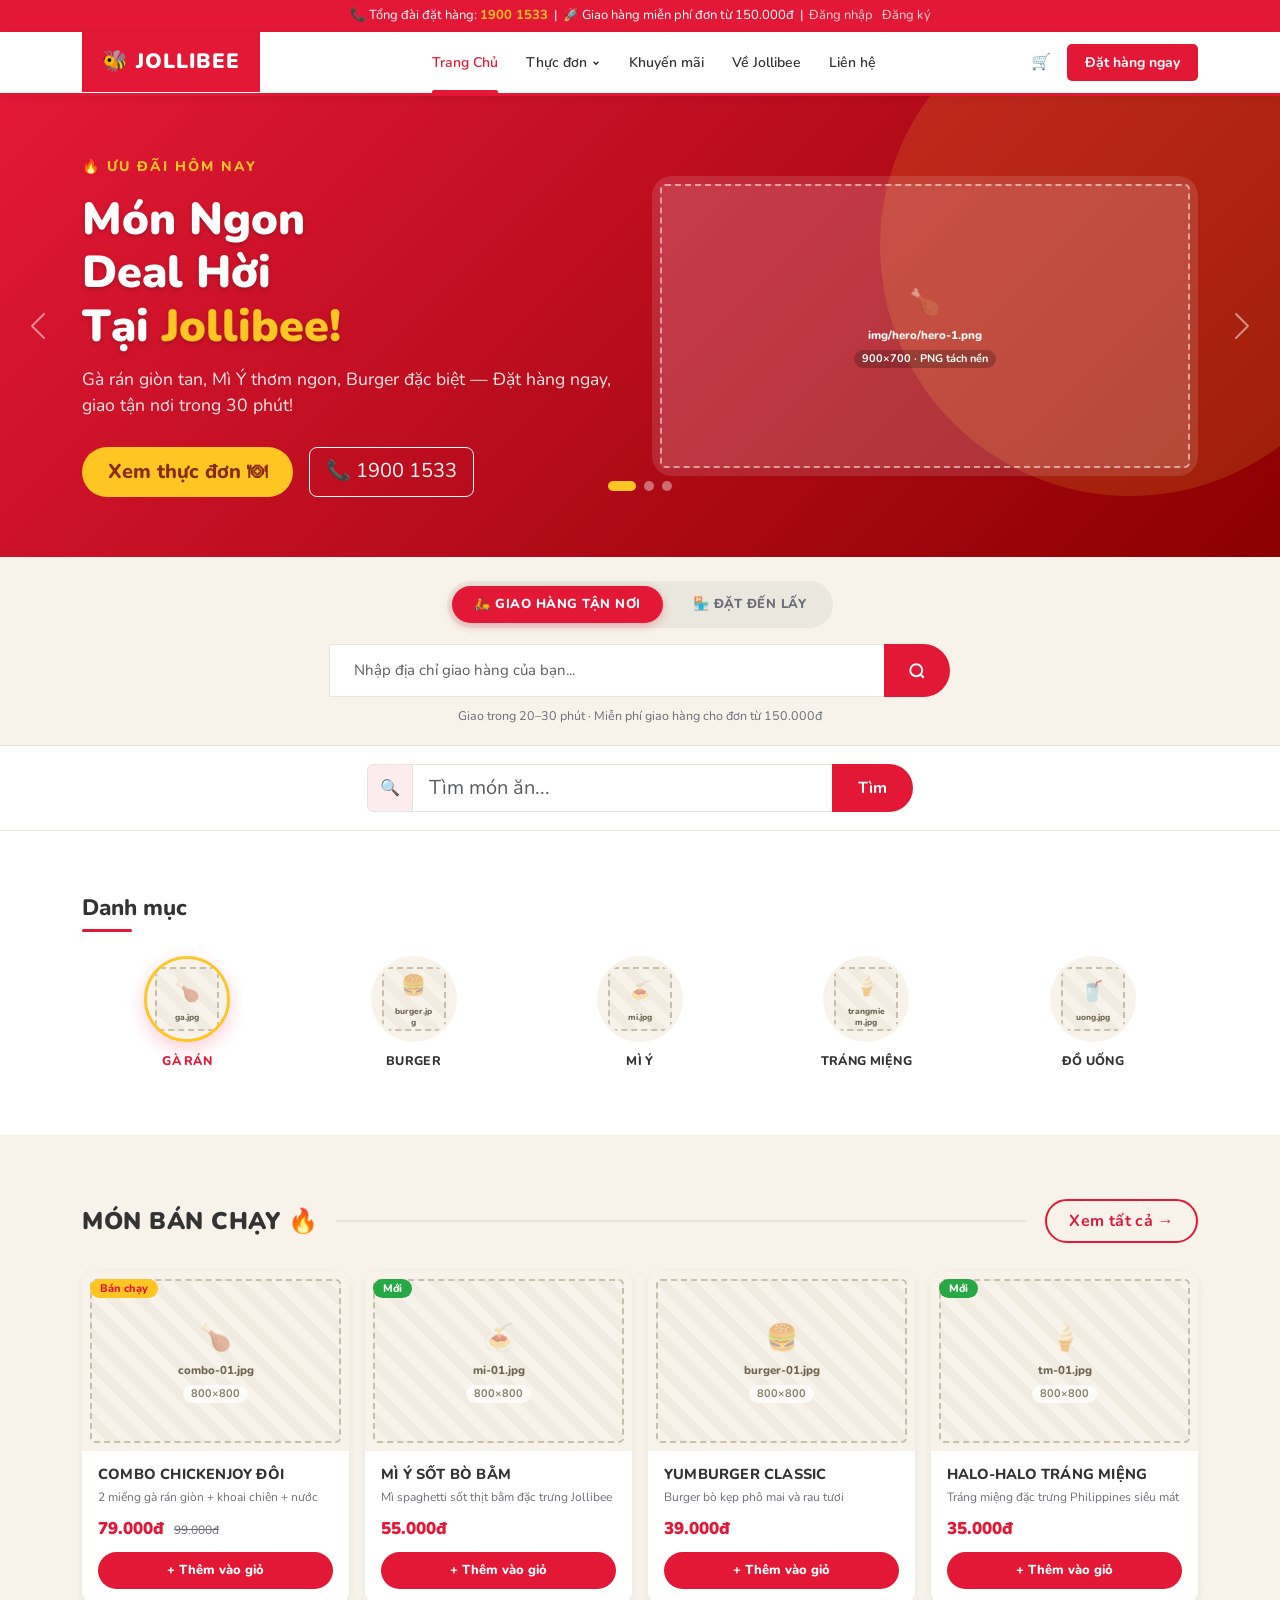
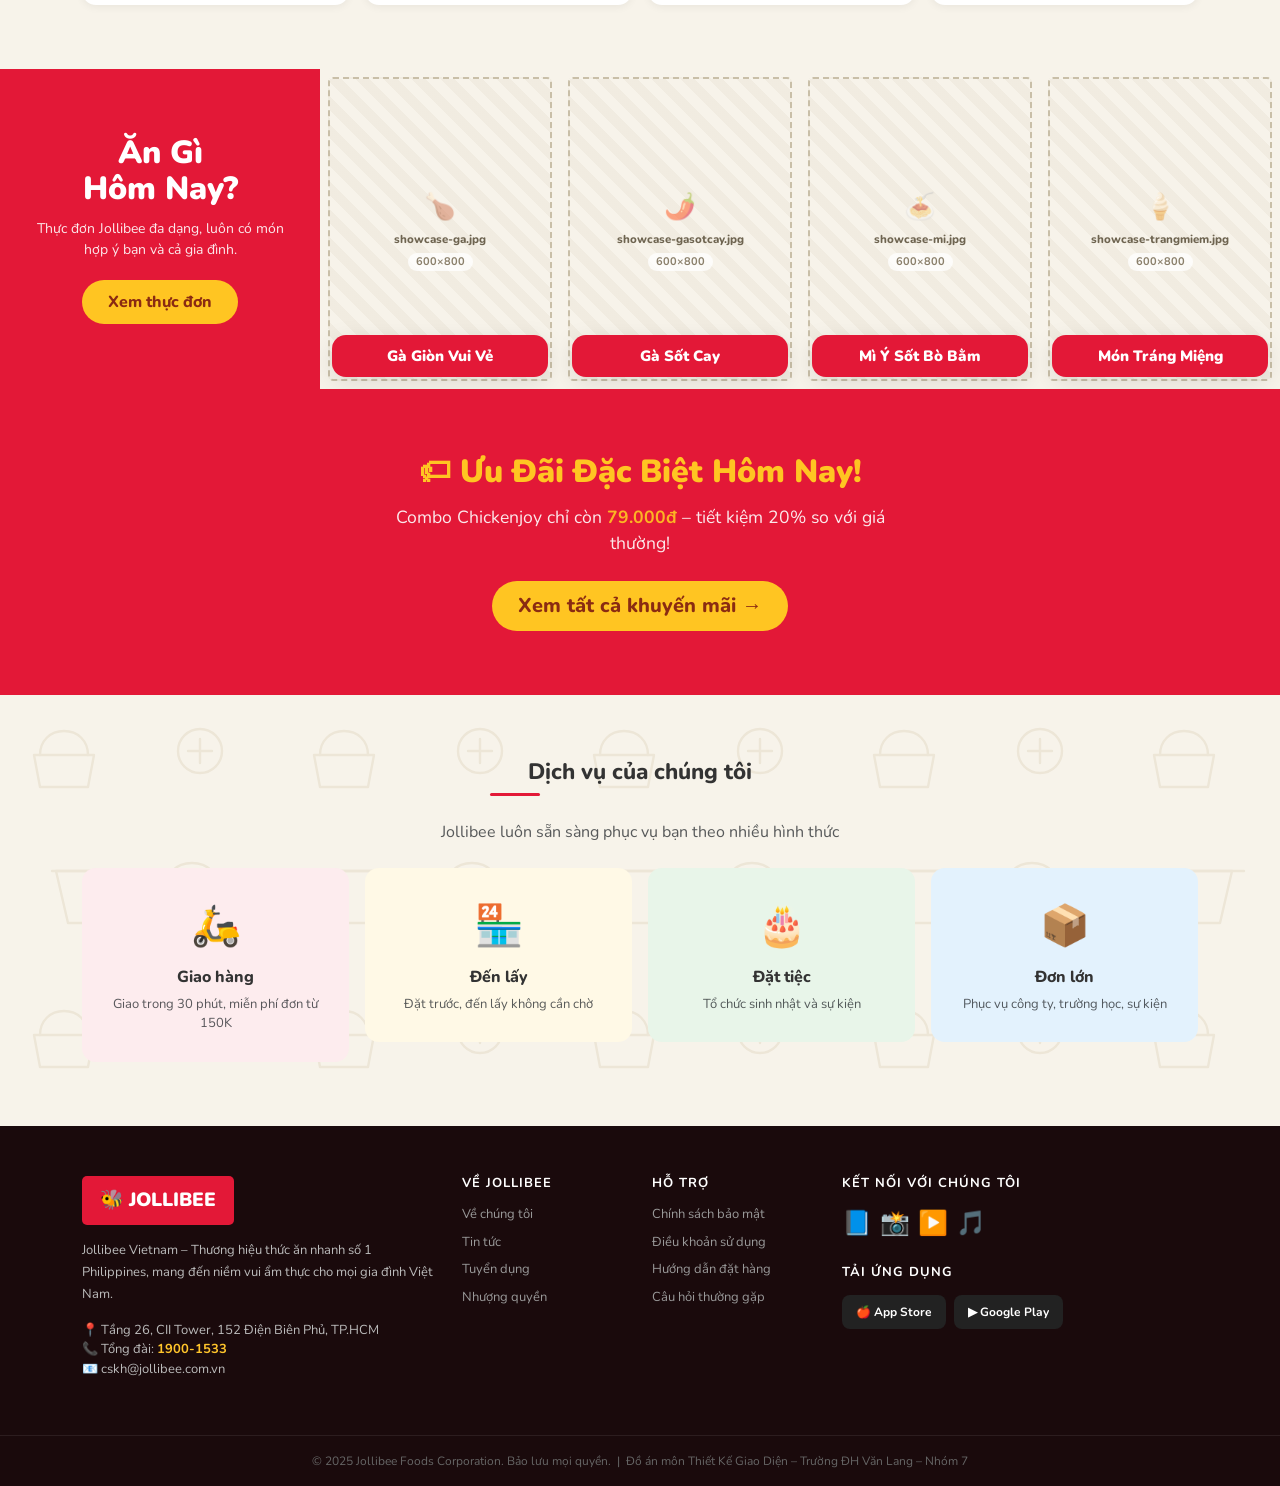
==== index.html @ efae59a2 "Website Jollibee Vietnam - do an Thiet Ke Giao Dien Nguoi Dung Prototype website dat mon an truc tuy" ====
<!DOCTYPE html>
<html lang="vi">
<head>
  <meta charset="UTF-8">
  <meta name="viewport" content="width=device-width, initial-scale=1.0">
  <title>Jollibee Vietnam – Trang Chủ</title>

  <!-- Google Fonts -->
  <link href="https://fonts.googleapis.com/css2?family=Nunito:wght@400;600;700;800;900&display=swap" rel="stylesheet">
  <!-- Bootstrap 5 CSS -->
  <link href="https://cdn.jsdelivr.net/npm/bootstrap@5.3.0/dist/css/bootstrap.min.css" rel="stylesheet">
  <!-- CSS riêng -->
  <link rel="stylesheet" href="css/style.css">
</head>
<body>

<!-- Navbar (chèn qua components.js) -->
<div id="navbar"></div>

<!-- ══════════════════════════════════════════════════════════
     HERO BANNER – Bootstrap Carousel component
     (dựa theo wireframe: Rectangle 3 + text banner + 3 dots)
     ══════════════════════════════════════════════════════════ -->
<section class="hero">
  <div id="heroCarousel" class="carousel slide" data-bs-ride="carousel">

    <!-- Chỉ báo slide (thay cho .hero-dots tĩnh trước đây) -->
    <div class="carousel-indicators hero-dots">
      <button type="button" data-bs-target="#heroCarousel" data-bs-slide-to="0"
              class="active" aria-current="true" aria-label="Slide 1"></button>
      <button type="button" data-bs-target="#heroCarousel" data-bs-slide-to="1"
              aria-label="Slide 2"></button>
      <button type="button" data-bs-target="#heroCarousel" data-bs-slide-to="2"
              aria-label="Slide 3"></button>
    </div>

    <div class="carousel-inner">

      <!-- Slide 1: Gà rán -->
      <div class="carousel-item active">
        <div class="container">
          <div class="row align-items-center">
            <div class="col-lg-6 mb-4 mb-lg-0">
              <p class="hero-eyebrow">🔥 Ưu đãi hôm nay</p>
              <h1>Món Ngon<br>Deal Hời<br>Tại <span style="color:var(--yellow)">Jollibee!</span></h1>
              <p class="subtitle">
                Gà rán giòn tan, Mì Ý thơm ngon, Burger đặc biệt —
                Đặt hàng ngay, giao tận nơi trong 30 phút!
              </p>
              <div class="d-flex gap-3 flex-wrap">
                <a href="thucdon.html" class="btn btn-yellow btn-lg">Xem thực đơn 🍽</a>
                <a href="tel:19001533" class="btn btn-outline-light btn-lg">📞 1900 1533</a>
              </div>
            </div>
            <div class="col-lg-6">
              <div class="hero-img-placeholder">
                <!-- ẢNH: img/hero/hero-1.png · 900×700 · gà rán tách nền -->
                <div class="img-slot">
                  <img src="img/hero/hero-1.png" alt="Combo Chickenjoy">
                  <span class="img-slot__hint"><span class="ph-icon">🍗</span>
                    <b>img/hero/hero-1.png</b><span class="ph-size">900×700 · PNG tách nền</span></span>
                </div>
              </div>
            </div>
          </div>
        </div>
      </div>

      <!-- Slide 2: Mì Ý sốt cay -->
      <div class="carousel-item">
        <div class="container">
          <div class="row align-items-center">
            <div class="col-lg-6 mb-4 mb-lg-0">
              <p class="hero-eyebrow">🆕 Món mới ra mắt</p>
              <h1>Mì Ý<br>Sốt Cay<br><span style="color:var(--yellow)">Chỉ 40.000đ</span></h1>
              <p class="subtitle">
                Spaghetti sốt cay đậm đà kiểu Jollibee —
                vị mới lạ, ăn là ghiền!
              </p>
              <div class="d-flex gap-3 flex-wrap">
                <a href="thucdon.html?cat=mi" class="btn btn-yellow btn-lg">Đặt ngay 🍝</a>
                <a href="khuyenmai.html" class="btn btn-outline-light btn-lg">Xem khuyến mãi</a>
              </div>
            </div>
            <div class="col-lg-6">
              <div class="hero-img-placeholder">
                <!-- ẢNH: img/hero/hero-2.png · 900×700 · mì Ý tách nền -->
                <div class="img-slot">
                  <img src="img/hero/hero-2.png" alt="Mì Ý sốt cay">
                  <span class="img-slot__hint"><span class="ph-icon">🍝</span>
                    <b>img/hero/hero-2.png</b><span class="ph-size">900×700 · PNG tách nền</span></span>
                </div>
              </div>
            </div>
          </div>
        </div>
      </div>

      <!-- Slide 3: Combo gia đình -->
      <div class="carousel-item">
        <div class="container">
          <div class="row align-items-center">
            <div class="col-lg-6 mb-4 mb-lg-0">
              <p class="hero-eyebrow">👨‍👩‍👧‍👦 Combo gia đình</p>
              <h1>8 Miếng Gà<br>Cả Nhà Vui<br><span style="color:var(--yellow)">189.000đ</span></h1>
              <p class="subtitle">
                Combo 8 miếng Chickenjoy — tiết kiệm hơn mua lẻ,
                miễn phí giao hàng!
              </p>
              <div class="d-flex gap-3 flex-wrap">
                <a href="thucdon.html?cat=ga" class="btn btn-yellow btn-lg">Đặt combo 🍗</a>
                <a href="tel:19001533" class="btn btn-outline-light btn-lg">📞 1900 1533</a>
              </div>
            </div>
            <div class="col-lg-6">
              <div class="hero-img-placeholder">
                <!-- ẢNH: img/hero/hero-3.png · 900×700 · combo gia đình tách nền -->
                <div class="img-slot">
                  <img src="img/hero/hero-3.png" alt="Combo gia đình 8 miếng">
                  <span class="img-slot__hint"><span class="ph-icon">🍱</span>
                    <b>img/hero/hero-3.png</b><span class="ph-size">900×700 · PNG tách nền</span></span>
                </div>
              </div>
            </div>
          </div>
        </div>
      </div>

    </div>

    <!-- Nút chuyển slide -->
    <button class="carousel-control-prev" type="button"
            data-bs-target="#heroCarousel" data-bs-slide="prev">
      <span class="carousel-control-prev-icon" aria-hidden="true"></span>
      <span class="visually-hidden">Trước</span>
    </button>
    <button class="carousel-control-next" type="button"
            data-bs-target="#heroCarousel" data-bs-slide="next">
      <span class="carousel-control-next-icon" aria-hidden="true"></span>
      <span class="visually-hidden">Sau</span>
    </button>
  </div>
</section>


<!-- ══════════════════════════════════════════════════════════
     CHỌN HÌNH THỨC NHẬN HÀNG + ĐỊA CHỈ
     (DESIGN.md §1.2 – hỏi "giao hay lấy?" ngay từ trang chủ,
      vì phí ship & món khả dụng phụ thuộc cửa hàng gần nhất)
     ══════════════════════════════════════════════════════════ -->
<section class="order-bar">
  <div class="container">

    <!-- Cặp nút chuyển đổi -->
    <div class="text-center mb-3">
      <div class="mode-switch" role="group" aria-label="Hình thức nhận hàng">
        <button type="button" class="mode-btn active" data-mode="delivery">
          🛵 Giao hàng tận nơi
        </button>
        <button type="button" class="mode-btn" data-mode="pickup">
          🏪 Đặt đến lấy
        </button>
      </div>
    </div>

    <!-- Ô nhập địa chỉ / tìm cửa hàng -->
    <div class="address-bar">
      <div class="input-group">
        <label for="addr-input" class="visually-hidden">Địa chỉ giao hàng</label>
        <input type="text" id="addr-input" class="form-control"
               placeholder="Nhập địa chỉ giao hàng của bạn...">
        <button class="btn btn-red" type="button" onclick="findStore()" aria-label="Tìm">
          <svg width="18" height="18" viewBox="0 0 24 24" fill="none"
               stroke="currentColor" stroke-width="2.5">
            <circle cx="11" cy="11" r="8"/><path d="m21 21-4.35-4.35"/>
          </svg>
        </button>
      </div>
      <p class="order-bar__note" id="addr-note">
        Giao trong 20–30 phút · Miễn phí giao hàng cho đơn từ 150.000đ
      </p>
    </div>
  </div>
</section>


<!-- ══════════════════════════════════════════════════════════
     TÌM MÓN
     ══════════════════════════════════════════════════════════ -->
<section style="background:white; padding:18px 0; border-bottom:1px solid var(--border);">
  <div class="container">
    <div class="row justify-content-center">
      <div class="col-lg-6">
        <div class="input-group">
          <span class="input-group-text" style="background:var(--red-light);border-color:var(--border);">🔍</span>
          <label for="home-search" class="visually-hidden">Tìm món ăn</label>
          <input type="text" id="home-search" class="form-control form-control-lg"
                 placeholder="Tìm món ăn..."
                 style="border-color:var(--border);">
          <button class="btn btn-red" type="button" onclick="searchMenu()">Tìm</button>
        </div>
      </div>
    </div>
  </div>
</section>


<!-- ══════════════════════════════════════════════════════════
     DANH MỤC (dựa wireframe: 5 icon rectangle + label)
     ══════════════════════════════════════════════════════════ -->
<section class="section">
  <div class="container">
    <h2 class="section-title">Danh mục</h2>

    <div class="row row-cols-2 row-cols-sm-3 row-cols-md-5 g-3">

      <div class="col">
        <a href="thucdon.html?cat=ga" class="text-decoration-none">
          <div class="cat-card active">
            <div class="cat-icon">
              <!-- ẢNH: img/categories/ga.jpg · 400×400 · ảnh vuông món đại diện -->
              <div class="img-slot img-slot--sm">
                <img src="img/categories/ga.jpg" alt="Gà rán">
                <span class="img-slot__hint"><span class="ph-icon">🍗</span>
                  <b>ga.jpg</b><span class="ph-size">400×400</span></span>
              </div>
            </div>
            <div class="cat-label">Gà rán</div>
          </div>
        </a>
      </div>

      <div class="col">
        <a href="thucdon.html?cat=burger" class="text-decoration-none">
          <div class="cat-card">
            <div class="cat-icon">
              <!-- ẢNH: img/categories/burger.jpg · 400×400 · ảnh vuông món đại diện -->
              <div class="img-slot img-slot--sm">
                <img src="img/categories/burger.jpg" alt="Burger">
                <span class="img-slot__hint"><span class="ph-icon">🍔</span>
                  <b>burger.jpg</b><span class="ph-size">400×400</span></span>
              </div>
            </div>
            <div class="cat-label">Burger</div>
          </div>
        </a>
      </div>

      <div class="col">
        <a href="thucdon.html?cat=mi" class="text-decoration-none">
          <div class="cat-card">
            <div class="cat-icon">
              <!-- ẢNH: img/categories/mi.jpg · 400×400 · ảnh vuông món đại diện -->
              <div class="img-slot img-slot--sm">
                <img src="img/categories/mi.jpg" alt="Mì Ý">
                <span class="img-slot__hint"><span class="ph-icon">🍝</span>
                  <b>mi.jpg</b><span class="ph-size">400×400</span></span>
              </div>
            </div>
            <div class="cat-label">Mì Ý</div>
          </div>
        </a>
      </div>

      <div class="col">
        <a href="thucdon.html?cat=trangmiem" class="text-decoration-none">
          <div class="cat-card">
            <div class="cat-icon">
              <!-- ẢNH: img/categories/trangmiem.jpg · 400×400 · ảnh vuông món đại diện -->
              <div class="img-slot img-slot--sm">
                <img src="img/categories/trangmiem.jpg" alt="Tráng miệng">
                <span class="img-slot__hint"><span class="ph-icon">🍦</span>
                  <b>trangmiem.jpg</b><span class="ph-size">400×400</span></span>
              </div>
            </div>
            <div class="cat-label">Tráng miệng</div>
          </div>
        </a>
      </div>

      <div class="col">
        <a href="thucdon.html?cat=uong" class="text-decoration-none">
          <div class="cat-card">
            <div class="cat-icon">
              <!-- ẢNH: img/categories/uong.jpg · 400×400 · ảnh vuông món đại diện -->
              <div class="img-slot img-slot--sm">
                <img src="img/categories/uong.jpg" alt="Đồ uống">
                <span class="img-slot__hint"><span class="ph-icon">🥤</span>
                  <b>uong.jpg</b><span class="ph-size">400×400</span></span>
              </div>
            </div>
            <div class="cat-label">Đồ uống</div>
          </div>
        </a>
      </div>

    </div>
  </div>
</section>


<!-- ══════════════════════════════════════════════════════════
     MÓN BÁN CHẠY (dựa wireframe: Group 1 + Rectangle 9 + price)
     ══════════════════════════════════════════════════════════ -->
<section class="section section-gray">
  <div class="container">
    <div class="section-heading">
      <h2>Món bán chạy 🔥</h2>
      <a href="thucdon.html" class="btn btn-outline-red flex-shrink-0">Xem tất cả →</a>
    </div>

    <div class="row g-3">

      <!-- Sản phẩm 1 -->
      <div class="col-6 col-md-4 col-lg-3">
        <div class="product-card">
          <div class="product-img img-ph-ga">
            <!-- ẢNH: img/products/combo-01.jpg · 800×800 -->
            <div class="img-slot">
              <img src="img/products/combo-01.jpg" alt="Combo Chickenjoy Đôi">
              <span class="img-slot__hint"><span class="ph-icon">🍗</span>
                <b>combo-01.jpg</b><span class="ph-size">800×800</span></span>
            </div>
            <span class="badge rounded-pill badge-hot position-absolute top-0 start-0 m-2">Bán chạy</span>
          </div>
          <div class="product-body">
            <div class="product-name">Combo Chickenjoy Đôi</div>
            <div class="product-desc">2 miếng gà rán giòn + khoai chiên + nước</div>
            <div>
              <span class="product-price">79.000đ</span>
              <span class="product-price-old">99.000đ</span>
            </div>
            <button class="btn-add-cart"
              onclick="Cart.add({id:'combo-01',name:'Combo Chickenjoy Đôi',price:79000,icon:'🍗'})">
              + Thêm vào giỏ
            </button>
          </div>
        </div>
      </div>

      <!-- Sản phẩm 2 -->
      <div class="col-6 col-md-4 col-lg-3">
        <div class="product-card">
          <div class="product-img img-ph-mi">
            <!-- ẢNH: img/products/mi-01.jpg · 800×800 -->
            <div class="img-slot">
              <img src="img/products/mi-01.jpg" alt="Mì Ý Sốt Bò Bằm">
              <span class="img-slot__hint"><span class="ph-icon">🍝</span>
                <b>mi-01.jpg</b><span class="ph-size">800×800</span></span>
            </div>
            <span class="badge rounded-pill badge-new position-absolute top-0 start-0 m-2">Mới</span>
          </div>
          <div class="product-body">
            <div class="product-name">Mì Ý Sốt Bò Bằm</div>
            <div class="product-desc">Mì spaghetti sốt thịt bằm đặc trưng Jollibee</div>
            <div>
              <span class="product-price">55.000đ</span>
            </div>
            <button class="btn-add-cart"
              onclick="Cart.add({id:'mi-01',name:'Mì Ý Sốt Bò Bằm',price:55000,icon:'🍝'})">
              + Thêm vào giỏ
            </button>
          </div>
        </div>
      </div>

      <!-- Sản phẩm 3 -->
      <div class="col-6 col-md-4 col-lg-3">
        <div class="product-card">
          <div class="product-img img-ph-burger">
            <!-- ẢNH: img/products/burger-01.jpg · 800×800 -->
            <div class="img-slot">
              <img src="img/products/burger-01.jpg" alt="Yumburger Classic">
              <span class="img-slot__hint"><span class="ph-icon">🍔</span>
                <b>burger-01.jpg</b><span class="ph-size">800×800</span></span>
            </div>
            
          </div>
          <div class="product-body">
            <div class="product-name">Yumburger Classic</div>
            <div class="product-desc">Burger bò kẹp phô mai và rau tươi</div>
            <div>
              <span class="product-price">39.000đ</span>
            </div>
            <button class="btn-add-cart"
              onclick="Cart.add({id:'burger-01',name:'Yumburger Classic',price:39000,icon:'🍔'})">
              + Thêm vào giỏ
            </button>
          </div>
        </div>
      </div>

      <!-- Sản phẩm 4 -->
      <div class="col-6 col-md-4 col-lg-3">
        <div class="product-card">
          <div class="product-img img-ph-trangmiem">
            <!-- ẢNH: img/products/tm-01.jpg · 800×800 -->
            <div class="img-slot">
              <img src="img/products/tm-01.jpg" alt="Halo-Halo Tráng Miệng">
              <span class="img-slot__hint"><span class="ph-icon">🍦</span>
                <b>tm-01.jpg</b><span class="ph-size">800×800</span></span>
            </div>
            <span class="badge rounded-pill badge-new position-absolute top-0 start-0 m-2">Mới</span>
          </div>
          <div class="product-body">
            <div class="product-name">Halo-Halo Tráng Miệng</div>
            <div class="product-desc">Tráng miệng đặc trưng Philippines siêu mát</div>
            <div>
              <span class="product-price">35.000đ</span>
            </div>
            <button class="btn-add-cart"
              onclick="Cart.add({id:'tm-01',name:'Halo-Halo Tráng Miệng',price:35000,icon:'🍦'})">
              + Thêm vào giỏ
            </button>
          </div>
        </div>
      </div>

    </div>
  </div>
</section>


<!-- ══════════════════════════════════════════════════════════
     DẢI ẢNH TRÀN VIỀN "ĂN GÌ HÔM NAY"
     (DESIGN.md §4.1 – ảnh chạm sát mép màn hình, không gutter,
      khối đỏ đặc bên trái chứa tiêu đề. Mẫu từ jollibee.com.vn)
     ══════════════════════════════════════════════════════════ -->
<section class="showcase">
  <div class="container-fluid px-0">
    <div class="row g-0">

      <!-- Khối tiêu đề đỏ -->
      <div class="col-lg-3">
        <div class="showcase-panel">
          <h2>Ăn Gì<br>Hôm Nay?</h2>
          <p>Thực đơn Jollibee đa dạng, luôn có món hợp ý bạn và cả gia đình.</p>
          <a href="thucdon.html" class="btn btn-yellow">Xem thực đơn</a>
        </div>
      </div>

      <!-- 4 ảnh danh mục tràn viền -->
      <div class="col-lg-9">
        <div class="row g-0">

          <div class="col-6 col-md-3">
            <a href="thucdon.html?cat=ga" class="showcase-tile">
              <!-- ẢNH: img/categories/showcase-ga.jpg · 600×800 (dọc 3:4) -->
              <div class="img-slot">
                <img src="img/categories/showcase-ga.jpg" alt="Gà giòn vui vẻ">
                <span class="img-slot__hint"><span class="ph-icon">🍗</span>
                  <b>showcase-ga.jpg</b><span class="ph-size">600×800</span></span>
              </div>
              <span class="showcase-tile__label">Gà Giòn Vui Vẻ</span>
            </a>
          </div>

          <div class="col-6 col-md-3">
            <a href="thucdon.html?cat=ga" class="showcase-tile">
              <!-- ẢNH: img/categories/showcase-gasotcay.jpg · 600×800 -->
              <div class="img-slot">
                <img src="img/categories/showcase-gasotcay.jpg" alt="Gà sốt cay">
                <span class="img-slot__hint"><span class="ph-icon">🌶️</span>
                  <b>showcase-gasotcay.jpg</b><span class="ph-size">600×800</span></span>
              </div>
              <span class="showcase-tile__label">Gà Sốt Cay</span>
            </a>
          </div>

          <div class="col-6 col-md-3">
            <a href="thucdon.html?cat=mi" class="showcase-tile">
              <!-- ẢNH: img/categories/showcase-mi.jpg · 600×800 -->
              <div class="img-slot">
                <img src="img/categories/showcase-mi.jpg" alt="Mì Ý sốt bò bằm">
                <span class="img-slot__hint"><span class="ph-icon">🍝</span>
                  <b>showcase-mi.jpg</b><span class="ph-size">600×800</span></span>
              </div>
              <span class="showcase-tile__label">Mì Ý Sốt Bò Bằm</span>
            </a>
          </div>

          <div class="col-6 col-md-3">
            <a href="thucdon.html?cat=trangmiem" class="showcase-tile">
              <!-- ẢNH: img/categories/showcase-trangmiem.jpg · 600×800 -->
              <div class="img-slot">
                <img src="img/categories/showcase-trangmiem.jpg" alt="Món tráng miệng">
                <span class="img-slot__hint"><span class="ph-icon">🍦</span>
                  <b>showcase-trangmiem.jpg</b><span class="ph-size">600×800</span></span>
              </div>
              <span class="showcase-tile__label">Món Tráng Miệng</span>
            </a>
          </div>

        </div>
      </div>
    </div>
  </div>
</section>


<!-- ══════════════════════════════════════════════════════════
     BANNER KHUYẾN MÃI
     ══════════════════════════════════════════════════════════ -->
<section class="section section-red">
  <div class="container text-center">
    <h2 style="font-size:2rem; font-weight:900; color:var(--yellow);">
      🏷 Ưu Đãi Đặc Biệt Hôm Nay!
    </h2>
    <p style="font-size:1.1rem; opacity:.9; max-width:500px; margin:12px auto 24px;">
      Combo Chickenjoy chỉ còn <strong style="color:var(--yellow);">79.000đ</strong>
      – tiết kiệm 20% so với giá thường!
    </p>
    <a href="khuyenmai.html" class="btn btn-yellow btn-lg">
      Xem tất cả khuyến mãi →
    </a>
  </div>
</section>


<!-- ══════════════════════════════════════════════════════════
     DỊCH VỤ
     ══════════════════════════════════════════════════════════ -->
<section class="section section-pattern">
  <div class="container">
    <h2 class="section-title text-center mx-auto" style="max-width:300px;">Dịch vụ của chúng tôi</h2>
    <p class="text-center text-muted mb-4">Jollibee luôn sẵn sàng phục vụ bạn theo nhiều hình thức</p>

    <div class="row g-3 text-center">

      <div class="col-6 col-md-3">
        <div style="background:var(--red-light);border-radius:var(--radius);padding:28px 16px;">
          <div style="font-size:2.5rem; margin-bottom:12px;">🛵</div>
          <h6 style="font-weight:800;">Giao hàng</h6>
          <p class="text-muted" style="font-size:13px; margin:0;">Giao trong 30 phút, miễn phí đơn từ 150K</p>
        </div>
      </div>

      <div class="col-6 col-md-3">
        <div style="background:#FFF9E6;border-radius:var(--radius);padding:28px 16px;">
          <div style="font-size:2.5rem; margin-bottom:12px;">🏪</div>
          <h6 style="font-weight:800;">Đến lấy</h6>
          <p class="text-muted" style="font-size:13px; margin:0;">Đặt trước, đến lấy không cần chờ</p>
        </div>
      </div>

      <div class="col-6 col-md-3">
        <div style="background:#E8F5E9;border-radius:var(--radius);padding:28px 16px;">
          <div style="font-size:2.5rem; margin-bottom:12px;">🎂</div>
          <h6 style="font-weight:800;">Đặt tiệc</h6>
          <p class="text-muted" style="font-size:13px; margin:0;">Tổ chức sinh nhật và sự kiện</p>
        </div>
      </div>

      <div class="col-6 col-md-3">
        <div style="background:#E3F2FD;border-radius:var(--radius);padding:28px 16px;">
          <div style="font-size:2.5rem; margin-bottom:12px;">📦</div>
          <h6 style="font-weight:800;">Đơn lớn</h6>
          <p class="text-muted" style="font-size:13px; margin:0;">Phục vụ công ty, trường học, sự kiện</p>
        </div>
      </div>

    </div>
  </div>
</section>


<!-- Footer -->
<div id="footer"></div>


<!-- ── SCRIPTS ──────────────────────────────────────────── -->
<!-- Bootstrap JS -->
<script src="https://cdn.jsdelivr.net/npm/bootstrap@5.3.0/dist/js/bootstrap.bundle.min.js"></script>
<!-- Components (navbar + footer) -->
<script src="js/components.js"></script>
<!-- Main JS (Cart, Toast) -->
<script src="js/main.js"></script>

<script>
  // Tìm kiếm: chuyển sang trang thực đơn kèm query
  const homeSearch = document.getElementById('home-search');

  function searchMenu() {
    const q = homeSearch.value.trim();
    if (q) window.location.href = `thucdon.html?q=${encodeURIComponent(q)}`;
  }

  // Chỉ tìm khi bấm nút hoặc nhấn Enter (không tìm theo từng ký tự)
  homeSearch.addEventListener('keydown', e => {
    if (e.key === 'Enter') searchMenu();
  });

  // ── Chuyển đổi Giao hàng / Đến lấy ────────────────────────
  const addrInput = document.getElementById('addr-input');
  const addrNote  = document.getElementById('addr-note');

  document.querySelectorAll('.mode-btn').forEach(btn => {
    btn.addEventListener('click', () => {
      document.querySelectorAll('.mode-btn')
              .forEach(b => b.classList.remove('active'));
      btn.classList.add('active');

      const isPickup = btn.dataset.mode === 'pickup';
      addrInput.placeholder = isPickup
        ? 'Tìm cửa hàng gần bạn nhất...'
        : 'Nhập địa chỉ giao hàng của bạn...';
      addrNote.textContent = isPickup
        ? 'Đặt trước, đến lấy không cần chờ · Hơn 150 cửa hàng toàn quốc'
        : 'Giao trong 20–30 phút · Miễn phí giao hàng cho đơn từ 150.000đ';

      // Ghi nhớ lựa chọn để trang thanh toán dùng lại
      localStorage.setItem('jollibee_mode', btn.dataset.mode);
    });
  });

  // Khôi phục lựa chọn đã lưu
  const savedMode = localStorage.getItem('jollibee_mode');
  if (savedMode === 'pickup') {
    document.querySelector('.mode-btn[data-mode="pickup"]')?.click();
  }

  function findStore() {
    const v = addrInput.value.trim();
    localStorage.setItem('jollibee_address', v);
    Toast.show(v
      ? `📍 Đã ghi nhận địa chỉ: ${v}`
      : '📍 Vui lòng nhập địa chỉ để chúng tôi tìm cửa hàng gần nhất');
  }
  window.findStore = findStore;
</script>

</body>
</html>
---- css/style.css ----
/* ============================================================
   JOLLIBEE VIETNAM – Prototype Website
   Môn: Thiết Kế Giao Diện Người Dùng – Trường ĐH Văn Lang
   Nhóm 7 – HK253
   ============================================================ */

/* ── 1. DESIGN TOKENS ─────────────────────────────────────
   Giá trị lấy theo DESIGN.md (trích xuất từ jollibee.com.vn thật)
   ───────────────────────────────────────────────────────── */
:root {
  /* Màu thương hiệu */
  --red:        #E31837;   /* Đỏ chủ đạo – nav, footer, CTA, giá */
  --red-dark:   #D11633;   /* Đỏ đậm – hover */
  --red-light:  #FDECEE;   /* Đỏ rất nhạt – nền nhấn */
  --yellow:     #FFC522;   /* Vàng – nút nổi, header bước chọn món */
  --yellow-dark:#E5AC10;   /* Vàng đậm – hover */
  --orange:     #ED7D22;   /* Cam – điểm nhấn phụ */

  /* Nền */
  --cream:      #F7F3EA;   /* Nền section ấm (thay xám lạnh) */
  --gray-light: #F2F2F2;
  --border:     #E8E4DC;
  --white:      #FFFFFF;

  /* Chữ – không dùng #000 */
  --text:       #333333;
  --text-muted: #6B6E79;
  /* Giữ tên cũ để CSS/HTML hiện có không vỡ */
  --dark:       #333333;
  --gray:       #6B6E79;

  /* Footer */
  --footer-bg:  #1A0A0C;

  /* Chữ */
  --font-display: 'Nunito', system-ui, sans-serif;
  --font-body:    'Nunito', 'Segoe UI', sans-serif;

  /* Bo góc – 3 mức */
  --radius-sm:   5px;      /* input, nhãn */
  --radius:      14px;     /* thẻ, modal */
  --radius-pill: 999px;    /* nút CTA chính */

  /* Đổ bóng */
  --shadow-sm:  0 2px 8px rgba(0,0,0,.06);
  --shadow-md:  0 6px 24px rgba(0,0,0,.10);
  --shadow-lg:  0 16px 48px rgba(0,0,0,.16);

  /* Khoảng cách – thang 4px */
  --sp-1: 4px;   --sp-2: 8px;   --sp-3: 12px;
  --sp-4: 16px;  --sp-6: 24px;  --sp-8: 32px;
  --sp-12: 48px; --sp-16: 64px;
  --section-py: 64px;

  /* Chuyển động */
  --t-fast: 150ms;
  --t-base: 250ms;
  --t-slow: 400ms;
  --ease: cubic-bezier(.4, 0, .2, 1);
}

/* ── 2. RESET & BASE ──────────────────────────────────────── */
* { box-sizing: border-box; }

body {
  font-family: var(--font-body);
  color: var(--text);
  background: #fff;
  margin: 0;
  padding: 0;
}

a { text-decoration: none; color: inherit; }
a:hover { color: var(--red); }
img { max-width: 100%; }

/* Tôn trọng người dùng bị say chuyển động */
@media (prefers-reduced-motion: reduce) {
  *, *::before, *::after {
    animation-duration: .01ms !important;
    animation-iteration-count: 1 !important;
    transition-duration: .01ms !important;
    scroll-behavior: auto !important;
  }
}

/* ── 2b. KHUNG ẢNH (.img-slot) ────────────────────────────
   Cách dùng: đặt <img> thật vào trong .img-slot.
   • Khi CHƯA có file ảnh → hiện khung gợi ý tên file + kích thước
   • Khi ĐÃ bỏ file vào đúng đường dẫn → ảnh tự hiện, khung gợi ý biến mất
   Nhóm chỉ cần copy ảnh vào thư mục img/, KHÔNG phải sửa code.
   ───────────────────────────────────────────────────────── */
.img-slot {
  display: block;            /* dùng được cả khi thẻ là <span> */
  position: relative;
  aspect-ratio: var(--ratio, 1 / 1);
  background: var(--cream);
  overflow: hidden;
}
.img-slot > img {
  width: 100%; height: 100%;
  object-fit: cover;
  display: block;
  transition: transform var(--t-slow) var(--ease);
}
/* Trạng thái thiếu ảnh: ẩn thẻ img vỡ, hiện khung gợi ý */
.img-slot.is-empty > img { display: none; }
.img-slot__hint { display: none; }
.img-slot.is-empty > .img-slot__hint {
  display: flex;
  flex-direction: column;
  align-items: center;
  justify-content: center;
  gap: 6px;
  position: absolute;
  inset: 8px;
  border: 2px dashed #C9BFA8;
  border-radius: var(--radius-sm);
  background: repeating-linear-gradient(
    45deg, transparent, transparent 10px,
    rgba(201,191,168,.13) 10px, rgba(201,191,168,.13) 20px);
  color: #8A7F6A;
  text-align: center;
  padding: 10px;
  font-size: 11px;
  line-height: 1.45;
  font-weight: 600;
}
.img-slot__hint b {
  display: block;
  font-size: 11.5px;
  color: #6E6450;
  word-break: break-all;
  font-weight: 800;
}
.img-slot__hint .ph-icon { font-size: 1.6rem; opacity: .5; }
.img-slot__hint .ph-size {
  font-weight: 700;
  background: rgba(255,255,255,.75);
  border-radius: 20px;
  padding: 1px 8px;
}
/* Khung vừa (vòng tròn danh mục ~86px): giữ tên file, bỏ kích thước */
.img-slot--sm .img-slot__hint { padding: 4px; gap: 3px; inset: 5px; }
.img-slot--sm .img-slot__hint .ph-icon { font-size: 1.25rem; }
.img-slot--sm .img-slot__hint b { font-size: 8.5px; line-height: 1.2; }
.img-slot--sm .img-slot__hint .ph-size { display: none; }

/* Khung nhỏ (option trong modal ~48px): chỉ còn icon cho đỡ rối */
.img-slot--xs .img-slot__hint { padding: 2px; font-size: 0; gap: 0; inset: 3px; }
.img-slot--xs .img-slot__hint .ph-icon { font-size: 1.1rem; }
.img-slot--xs .img-slot__hint b,
.img-slot--xs .img-slot__hint .ph-size { display: none; }

/* ── 3. TOPBAR (thông báo hotline trên cùng) ─────────────── */
.topbar {
  background: var(--red);
  color: white;
  font-size: 13px;
  padding: 6px 0;
  text-align: center;
}
.topbar a { color: var(--yellow); font-weight: 700; }

/* ── 4. NAVBAR ───────────────────────────────────────────── */
.navbar-jollibee {
  background: #fff;
  border-bottom: 3px solid var(--red);
  box-shadow: var(--shadow-sm);
  padding: 0;
}

/* Logo nền đỏ */
.navbar-brand {
  background: var(--red);
  color: white !important;
  font-size: 1.3rem;
  font-weight: 900;
  padding: 14px 20px !important;
  letter-spacing: 1px;
  border-radius: 0;
}
.navbar-brand:hover { background: var(--red-dark); }

/* Nav links */
.navbar-nav .nav-link {
  font-size: 14px;
  font-weight: 600;
  color: var(--dark) !important;
  padding: 20px 14px !important;
  position: relative;
  transition: color .2s;
}
.navbar-nav .nav-link:hover,
.navbar-nav .nav-link.active {
  color: var(--red) !important;
}
/* Underline active */
.navbar-nav .nav-link.active::after {
  content: '';
  position: absolute;
  bottom: 0; left: 14px; right: 14px;
  height: 3px;
  background: var(--red);
  border-radius: 2px 2px 0 0;
}

/* Nút "Đặt hàng ngay" trong nav */
.btn-nav-order {
  background: var(--red);
  color: white !important;
  border-radius: var(--radius-sm);
  padding: 8px 18px !important;
  font-weight: 700;
  font-size: 14px;
  margin: 10px 0 10px 8px;
  transition: background .2s, transform .15s;
}
.btn-nav-order:hover {
  background: var(--red-dark);
  transform: translateY(-1px);
  color: white !important;
}

/* ── 5. BUTTONS ──────────────────────────────────────────
   Nút CTA chính dùng bo góc viên thuốc (đặc trưng ngành F&B)
   ───────────────────────────────────────────────────────── */
.btn-red {
  background: var(--red);
  color: white;
  border: none;
  border-radius: var(--radius-pill);
  font-weight: 700;
  padding: 10px 26px;
  transition: background var(--t-base) var(--ease),
              transform var(--t-fast) var(--ease),
              box-shadow var(--t-fast) var(--ease);
}
.btn-red:hover {
  background: var(--red-dark);
  color: white;
  transform: translateY(-2px);
  box-shadow: 0 6px 18px rgba(227,24,55,.32);
}

.btn-yellow {
  background: var(--yellow);
  color: #8A2B12;
  border: none;
  border-radius: var(--radius-pill);
  font-weight: 800;
  padding: 10px 26px;
  transition: background var(--t-base) var(--ease),
              transform var(--t-fast) var(--ease),
              box-shadow var(--t-fast) var(--ease);
}
.btn-yellow:hover {
  background: var(--yellow-dark);
  color: #8A2B12;
  transform: translateY(-2px);
  box-shadow: 0 6px 18px rgba(255,197,34,.45);
}

.btn-outline-red {
  border: 2px solid var(--red);
  color: var(--red);
  background: transparent;
  border-radius: var(--radius-pill);
  font-weight: 700;
  letter-spacing: .4px;
  padding: 8px 22px;
  transition: background var(--t-base) var(--ease),
              color var(--t-base) var(--ease);
}
.btn-outline-red:hover {
  background: var(--red);
  color: white;
}

/* ── 5b. NÚT CHUYỂN GIAO HÀNG / ĐẾN LẤY ──────────────────
   Mẫu lấy từ jollibee.com.vn: cặp nút, active đỏ đặc
   ───────────────────────────────────────────────────────── */
.mode-switch {
  display: inline-flex;
  gap: 8px;
  background: rgba(0,0,0,.05);
  padding: 5px;
  border-radius: var(--radius-pill);
}
.mode-btn {
  border: none;
  background: transparent;
  color: var(--text-muted);
  font-weight: 800;
  font-size: 13px;
  letter-spacing: .5px;
  text-transform: uppercase;
  padding: 9px 22px;
  border-radius: var(--radius-pill);
  cursor: pointer;
  transition: background var(--t-base) var(--ease),
              color var(--t-base) var(--ease);
}
.mode-btn:hover { color: var(--red); }
.mode-btn.active {
  background: var(--red);
  color: #fff;
  box-shadow: 0 3px 10px rgba(227,24,55,.3);
}

/* Dải chọn hình thức nhận hàng dưới hero */
.order-bar {
  background: var(--cream);
  border-bottom: 1px solid var(--border);
  padding: 24px 0 20px;
}
.order-bar__note {
  text-align: center;
  font-size: 12.5px;
  color: var(--text-muted);
  margin: 10px 0 0;
}

/* Ô nhập địa chỉ giao hàng (bo tròn hoàn toàn) */
.address-bar { max-width: 620px; margin: 0 auto; }
.address-bar .form-control {
  border-radius: var(--radius-pill) 0 0 var(--radius-pill);
  border: 1px solid var(--border);
  border-right: none;
  padding: 14px 24px;
  font-size: 15px;
}
.address-bar .form-control:focus { box-shadow: none; border-color: var(--red); }
.address-bar .btn {
  border-radius: 0 var(--radius-pill) var(--radius-pill) 0;
  padding: 0 24px;
}

/* ── 5c. NÚT GIỎ HÀNG NỔI (dính góc dưới phải) ───────────
   Mẫu lấy từ jollibee.com.vn – luôn thấy tổng tiền
   ───────────────────────────────────────────────────────── */
.cart-fab {
  position: fixed;
  right: 20px; bottom: 20px;
  z-index: 1035;
  display: none;                /* JS bật khi giỏ có món */
  align-items: center;
  gap: 10px;
  background: var(--yellow);
  color: #8A2B12;
  font-weight: 900;
  font-size: 15px;
  padding: 13px 22px;
  border: none;
  border-radius: var(--radius-pill);
  box-shadow: var(--shadow-lg);
  cursor: pointer;
  transition: transform var(--t-base) var(--ease),
              background var(--t-base) var(--ease);
}
.cart-fab:hover {
  background: var(--yellow-dark);
  color: #8A2B12;
  transform: translateY(-3px);
}
.cart-fab.is-visible { display: inline-flex; }
.cart-fab__icon { font-size: 1.15rem; line-height: 1; }
.cart-fab__count {
  background: var(--red);
  color: #fff;
  font-size: 11px;
  font-weight: 900;
  min-width: 20px; height: 20px;
  padding: 0 5px;
  border-radius: var(--radius-pill);
  display: inline-flex; align-items: center; justify-content: center;
}
/* Nhấn nhẹ khi có món mới được thêm */
@keyframes cartBump {
  0%,100% { transform: scale(1); }
  35%     { transform: scale(1.12); }
}
.cart-fab.bump { animation: cartBump var(--t-slow) var(--ease); }

/* ── 6. HERO BANNER (Trang chủ) ─────────────────────────── */
.hero {
  background: linear-gradient(135deg, var(--red) 0%, #8B0000 100%);
  color: white;
  padding: 60px 0;
  position: relative;
  overflow: hidden;
}
.hero::before {
  /* Vòng trang trí nền */
  content: '';
  position: absolute;
  right: -100px; top: -100px;
  width: 500px; height: 500px;
  border-radius: 50%;
  background: rgba(255,197,43,.15);
}
.hero h1 {
  font-size: 2.8rem;
  font-weight: 900;
  line-height: 1.2;
  text-shadow: 0 2px 4px rgba(0,0,0,.2);
}
.hero .subtitle {
  font-size: 1.1rem;
  opacity: .9;
  margin: 12px 0 28px;
}
.hero-img-placeholder {
  background: rgba(255,255,255,.12);
  border-radius: 20px;
  height: 300px;
  overflow: hidden;
  display: flex;
  align-items: center;
  justify-content: center;
  font-size: 6rem;
}
.hero-img-placeholder .img-slot {
  width: 100%; height: 100%;
  aspect-ratio: auto;
  background: transparent;
}
.hero-img-placeholder .img-slot > img { object-fit: contain; }
/* Khung gợi ý ảnh trên nền đỏ thì đổi sang tông sáng cho đọc được */
.hero-img-placeholder .img-slot.is-empty > .img-slot__hint {
  border-color: rgba(255,255,255,.5);
  color: #fff;
  background: rgba(255,255,255,.08);
}
.hero-img-placeholder .img-slot__hint b { color: #fff; }
.hero-img-placeholder .img-slot__hint .ph-size {
  background: rgba(0,0,0,.22); color: #fff;
}

/* Carousel indicators – tuỳ biến .carousel-indicators của Bootstrap */
.hero-dots.carousel-indicators {
  position: absolute;
  bottom: -6px;
  margin: 0 0 12px;
  justify-content: center;
}
.hero-dots.carousel-indicators [data-bs-target] {
  width: 10px; height: 10px;
  border-radius: 50%;
  background: rgba(255,255,255,.4);
  border: none;
  margin: 0 4px;
  opacity: 1;
  transition: width .25s, background .25s, border-radius .25s;
}
.hero-dots.carousel-indicators .active {
  background: var(--yellow);
  width: 28px;
  border-radius: 5px;
}

/* Nút prev/next chỉ hiện từ tablet trở lên cho đỡ che nội dung */
.hero .carousel-control-prev,
.hero .carousel-control-next { width: 6%; opacity: .5; }
.hero .carousel-control-prev:hover,
.hero .carousel-control-next:hover { opacity: .9; }
@media (max-width: 767.98px) {
  .hero .carousel-control-prev,
  .hero .carousel-control-next { display: none; }
}

/* Nhãn nhỏ phía trên tiêu đề hero */
.hero-eyebrow {
  color: var(--yellow);
  font-weight: 800;
  font-size: 14px;
  letter-spacing: 2px;
  text-transform: uppercase;
}

/* ── 7. DANH MỤC ICON ────────────────────────────────────── */
.section-title {
  font-size: 1.4rem;
  font-weight: 800;
  color: var(--dark);
  position: relative;
  padding-bottom: 10px;
  margin-bottom: 24px;
}
.section-title::after {
  content: '';
  position: absolute;
  bottom: 0; left: 0;
  width: 50px; height: 3px;
  background: var(--red);
  border-radius: 2px;
}

/* Thẻ danh mục – dùng ẢNH món thật thay vì emoji (mẫu jollibee.com.vn) */
.cat-card {
  text-align: center;
  cursor: pointer;
  transition: transform var(--t-base) var(--ease);
}
.cat-card:hover { transform: translateY(-4px); }
.cat-icon {
  width: 86px; height: 86px;
  border-radius: 50%;
  overflow: hidden;
  background: var(--cream);
  display: flex; align-items: center; justify-content: center;
  font-size: 2rem;
  margin: 0 auto 10px;
  border: 3px solid transparent;
  transition: border-color var(--t-base) var(--ease),
              box-shadow var(--t-base) var(--ease);
}
.cat-icon .img-slot { width: 100%; height: 100%; aspect-ratio: auto; }
.cat-card:hover .cat-icon,
.cat-card.active .cat-icon {
  border-color: var(--yellow);
  box-shadow: 0 6px 18px rgba(227,24,55,.22);
}
.cat-label {
  font-size: 12.5px;
  font-weight: 800;
  text-transform: uppercase;
  letter-spacing: .3px;
  color: var(--text);
}
.cat-card.active .cat-label { color: var(--red); }

/* Thanh danh mục DÍNH ở trang thực đơn (mẫu jollibee.com.vn) */
.cat-rail {
  position: sticky;
  top: 0;
  z-index: 1020;
  background: var(--red-light);
  border-bottom: 1px solid var(--border);
  padding: 12px 0;
  transition: padding var(--t-base) var(--ease);
}
.cat-rail__inner {
  display: flex;
  gap: 6px;
  overflow-x: auto;
  scrollbar-width: none;
  padding-bottom: 2px;
}
.cat-rail__inner::-webkit-scrollbar { display: none; }
.cat-rail .cat-btn {
  flex: 1 0 auto;
  min-width: 92px;
  background: none;
  border: none;
  padding: 4px 8px;
  cursor: pointer;
  text-align: center;
}
.cat-rail .cat-thumb {
  display: block;
  width: 58px; height: 58px;
  margin: 0 auto 6px;
  border-radius: 50%;
  overflow: hidden;
  background: #fff;
  border: 2px solid transparent;
  transition: border-color var(--t-base) var(--ease),
              transform var(--t-base) var(--ease);
}
.cat-rail .cat-thumb .img-slot { width: 100%; height: 100%; aspect-ratio: auto; }
.cat-rail .cat-btn:hover .cat-thumb { transform: translateY(-2px); }
.cat-rail .cat-btn.active .cat-thumb { border-color: var(--red); }
.cat-rail .cat-name {
  font-size: 11.5px;
  font-weight: 800;
  text-transform: uppercase;
  letter-spacing: .2px;
  color: var(--text);
  line-height: 1.25;
  display: block;
}
.cat-rail .cat-btn.active .cat-name { color: var(--red); }

/* ── 8. PRODUCT CARDS ────────────────────────────────────── */
/* Thẻ sản phẩm – bỏ viền, chỉ dùng bóng nhẹ để ảnh món nổi lên
   (DESIGN.md: đừng dùng đồng thời viền + bóng + nền màu) */
.product-card {
  border: none;
  border-radius: var(--radius);
  background: white;
  overflow: hidden;
  box-shadow: var(--shadow-sm);
  transition: transform var(--t-base) var(--ease),
              box-shadow var(--t-base) var(--ease);
  height: 100%;
  /* Cột dọc để phần thân card giãn đều, giá + nút luôn nằm dưới cùng */
  display: flex;
  flex-direction: column;
}
.product-card:hover {
  transform: translateY(-5px);
  box-shadow: var(--shadow-md);
}

/* Ảnh món ăn – nền trắng/kem, KHÔNG dùng gradient đỏ */
.product-img {
  height: 180px;
  flex-shrink: 0;
  background: var(--cream);
  display: flex;
  align-items: center;
  justify-content: center;
  font-size: 4.5rem;
  position: relative;
  overflow: hidden;
}
.product-img .img-slot { width: 100%; height: 100%; aspect-ratio: auto; }
.product-card:hover .product-img .img-slot > img { transform: scale(1.05); }

/* Badge "Bán chạy", "Mới" – Bootstrap .badge + màu brand
   (vị trí đặt bằng utility: position-absolute top-0 start-0 m-2) */
.badge-hot {
  background: var(--yellow);
  color: var(--red);
  font-size: 11px;
  font-weight: 800;
  padding: 4px 10px;
}
.badge-new {
  background: #28a745;
  color: white;
  font-size: 11px;
  font-weight: 800;
  padding: 4px 10px;
}

.product-body { padding: 14px 16px 16px; }
.product-name {
  font-size: 14.5px;
  font-weight: 800;
  text-transform: uppercase;
  letter-spacing: .2px;
  line-height: 1.35;
  color: var(--text);
  margin-bottom: 4px;
  display: -webkit-box;
  -webkit-line-clamp: 2;
  -webkit-box-orient: vertical;
  overflow: hidden;
}
.product-desc {
  font-size: 12px;
  color: var(--gray);
  margin-bottom: 10px;
  display: -webkit-box;
  -webkit-line-clamp: 2;
  -webkit-box-orient: vertical;
  overflow: hidden;
}
.product-price {
  font-size: 18px;
  font-weight: 800;
  color: var(--red);
}
.product-price-old {
  font-size: 12px;
  color: var(--gray);
  text-decoration: line-through;
  margin-left: 6px;
}
.btn-add-cart {
  background: var(--red);
  color: white;
  border: none;
  border-radius: var(--radius-pill);
  font-size: 13px;
  font-weight: 800;
  padding: 9px 14px;
  transition: background var(--t-base) var(--ease),
              transform var(--t-fast) var(--ease);
  width: 100%;
  margin-top: 10px;
}
.btn-add-cart:hover {
  background: var(--red-dark);
  color: #fff;
  transform: translateY(-1px);
}

/* ── 9. KHUYẾN MÃI CARDS ─────────────────────────────────── */
.promo-card {
  border-radius: var(--radius);
  overflow: hidden;
  box-shadow: var(--shadow-sm);
  transition: transform .2s, box-shadow .2s;
  background: white;
  height: 100%;
}
.promo-card:hover {
  transform: translateY(-4px);
  box-shadow: var(--shadow-md);
}
.promo-img {
  background: var(--cream);
  display: block;
  font-size: 4rem;
  position: relative;
  overflow: hidden;
}
.promo-img .img-slot { width: 100%; }
.promo-card:hover .promo-img .img-slot > img { transform: scale(1.04); }
.promo-cat-badge {
  background: var(--red);
  color: white;
  font-size: 11px;
  font-weight: 700;
  padding: 4px 12px;
}
.promo-body { padding: 16px; }
.promo-title {
  font-size: 15px;
  font-weight: 800;
  color: var(--dark);
  margin-bottom: 8px;
  display: -webkit-box;
  -webkit-line-clamp: 2;
  -webkit-box-orient: vertical;
  overflow: hidden;
}
.promo-date { font-size: 12px; color: var(--gray); margin-bottom: 12px; }

/* ── 10. GIỎ HÀNG ────────────────────────────────────────── */
.cart-item {
  background: white;
  border: 1px solid var(--border);
  border-radius: var(--radius-sm);
  padding: 14px;
  margin-bottom: 12px;
  display: flex;
  align-items: center;
  gap: 14px;
}
.cart-item-img {
  width: 72px; height: 72px;
  border-radius: 10px;
  overflow: hidden;
  background: var(--cream);
  display: flex;
  align-items: center;
  justify-content: center;
  font-size: 2.2rem;
  flex-shrink: 0;
}
.cart-item-img .img-slot { width: 100%; height: 100%; aspect-ratio: auto; }
.cart-item-name { font-size: 14px; font-weight: 700; }
.cart-item-price { color: var(--red); font-weight: 800; font-size: 16px; }

/* Quantity control */
.qty-control {
  display: flex;
  align-items: center;
  gap: 8px;
}
/* Vùng bấm ≥ 40px cho cảm ứng (WCAG 2.5.5 khuyến nghị 44px) */
.qty-btn {
  width: 40px; height: 40px;
  border-radius: 50%;
  border: 2px solid var(--border);
  background: white;
  font-size: 18px;
  font-weight: 700;
  display: flex; align-items: center; justify-content: center;
  cursor: pointer;
  flex-shrink: 0;
  transition: border-color var(--t-base) var(--ease),
              color var(--t-base) var(--ease);
}
.qty-btn:hover { border-color: var(--red); color: var(--red); }
.qty-num { font-size: 16px; font-weight: 700; min-width: 24px; text-align: center; }

/* Order summary box */
.order-summary {
  background: white;
  border: 1px solid var(--border);
  border-radius: var(--radius);
  padding: 24px;
  position: sticky;
  top: 20px;
}
.summary-row {
  display: flex;
  justify-content: space-between;
  font-size: 14px;
  padding: 8px 0;
  border-bottom: 1px solid var(--border);
}
.summary-row:last-of-type { border-bottom: none; }
.summary-total {
  font-size: 20px;
  font-weight: 800;
  color: var(--red);
}

/* ── 11. CHECKOUT STEPS ──────────────────────────────────── */
.steps-bar {
  display: flex;
  align-items: center;
  justify-content: center;
  padding: 20px 0;
  background: white;
  border-bottom: 1px solid var(--border);
  margin-bottom: 30px;
}
.step-item {
  display: flex;
  flex-direction: column;
  align-items: center;
  position: relative;
}
.step-circle {
  width: 40px; height: 40px;
  border-radius: 50%;
  background: var(--border);
  color: var(--gray);
  font-weight: 700;
  display: flex; align-items: center; justify-content: center;
  font-size: 15px;
}
.step-item.active .step-circle { background: var(--red); color: white; }
.step-item.done .step-circle   { background: #28a745; color: white; }
.step-label { font-size: 12px; font-weight: 600; margin-top: 6px; color: var(--gray); }
.step-item.active .step-label  { color: var(--red); }
.step-item.done .step-label    { color: #28a745; }
.step-line {
  height: 3px; width: 80px;
  background: var(--border);
  margin: 0 6px;
  margin-bottom: 18px;
}
.step-line.done { background: #28a745; }

/* ── 12. FORM ────────────────────────────────────────────── */
.form-label { font-size: 13px; font-weight: 700; color: var(--dark); }
.form-control:focus {
  border-color: var(--red);
  box-shadow: 0 0 0 3px rgba(207,16,32,.15);
}
.form-select:focus {
  border-color: var(--red);
  box-shadow: 0 0 0 3px rgba(207,16,32,.15);
}

/* Payment option cards */
.payment-option {
  border: 2px solid var(--border);
  border-radius: var(--radius-sm);
  padding: 14px 16px;
  margin-bottom: 10px;
  cursor: pointer;
  transition: all .2s;
  display: flex;
  align-items: center;
  gap: 12px;
}
.payment-option:hover { border-color: var(--red); background: var(--red-light); }
.payment-option.selected { border-color: var(--red); background: var(--red-light); }
.payment-option input[type="radio"] { accent-color: var(--red); }

/* ── 13. FOOTER ──────────────────────────────────────────── */
.footer {
  background: var(--footer-bg);
  color: #bbb;
  padding: 50px 0 0;
}
.footer-logo {
  background: var(--red);
  color: white;
  font-size: 1.2rem;
  font-weight: 900;
  padding: 10px 18px;
  border-radius: var(--radius-sm);
  display: inline-block;
  margin-bottom: 14px;
}
.footer h6 {
  color: white;
  font-weight: 700;
  font-size: 13px;
  text-transform: uppercase;
  letter-spacing: 1px;
  margin-bottom: 14px;
}
.footer a {
  color: #999;
  font-size: 13px;
  display: block;
  margin-bottom: 8px;
  transition: color .2s;
}
.footer a:hover { color: var(--yellow); }
.footer-bottom {
  border-top: 1px solid rgba(255,255,255,.08);
  margin-top: 40px;
  padding: 16px 0;
  font-size: 12px;
  text-align: center;
  color: #666;
}

/* ── 14. TOAST NOTIFICATION (tuỳ biến Bootstrap Toast) ───── */
.toast-container { z-index: 9999; }
.toast-jollibee {
  background: var(--dark);
  color: white;
  border-radius: var(--radius-sm);
  font-size: 14px;
  font-weight: 600;
  box-shadow: var(--shadow-md);
}
.toast-jollibee .toast-body { padding: 12px 16px 12px 20px; }

/* ── 15. CART BADGE (số lượng giỏ hàng) ─────────────────── */
.cart-badge {
  position: relative;
  display: inline-block;
}
.cart-count {
  position: absolute;
  top: -8px; right: -8px;
  background: var(--yellow);
  color: var(--red);
  font-size: 10px;
  font-weight: 900;
  width: 18px; height: 18px;
  border-radius: 50%;
  display: flex; align-items: center; justify-content: center;
}

/* ── 16. SECTIONS ────────────────────────────────────────── */
.section { padding: var(--section-py) 0; }
.section-gray { background: var(--cream); }   /* kem ấm thay xám lạnh */
.section-red  { background: var(--red); color: white; }

/* Dải section có hoạ tiết thương hiệu in chìm (mẫu jollibee.com.vn)
   Hoạ tiết phải RẤT chìm – chỉ để tạo chất liệu, không được
   cạnh tranh với nội dung. Dùng ::before + opacity thấp để
   chữ và thẻ bên trên luôn đọc rõ. */
.section-pattern {
  position: relative;
  background-color: var(--cream);
  isolation: isolate;
}
.section-pattern::before {
  content: '';
  position: absolute;
  inset: 0;
  z-index: -1;
  opacity: .35;
  background-image: url("data:image/svg+xml,%3Csvg xmlns='http://www.w3.org/2000/svg' width='140' height='140' viewBox='0 0 140 140'%3E%3Cg fill='none' stroke='%23D9CDB4' stroke-width='1.2' stroke-linecap='round' stroke-linejoin='round'%3E%3Cpath d='M20 30c0-7 5-12 12-12s12 5 12 12'/%3E%3Cpath d='M17 30h30l-3 16H20z'/%3E%3Ccircle cx='100' cy='28' r='11'/%3E%3Cpath d='M94 28h12M100 22v12'/%3E%3Cpath d='M28 88l6 26h16l6-26z'/%3E%3Cpath d='M26 88h36'/%3E%3Cpath d='M96 84c8 0 14 6 14 13v17H82V97c0-7 6-13 14-13z'/%3E%3Cpath d='M86 104h20'/%3E%3C/g%3E%3C/svg%3E");
  background-size: 280px 280px;
}

/* Dải ảnh tràn viền (full-bleed) – phá nhịp container đơn điệu */
.showcase-panel {
  background: var(--red);
  color: #fff;
  display: flex;
  flex-direction: column;
  align-items: center;
  justify-content: center;
  text-align: center;
  padding: 48px 28px;
  min-height: 100%;
}
.showcase-panel h2 {
  font-size: 2rem;
  font-weight: 900;
  line-height: 1.15;
  margin: 0 0 10px;
}
.showcase-panel p {
  font-size: 14px;
  opacity: .9;
  margin: 0 0 20px;
  max-width: 260px;
}
.showcase-tile { position: relative; display: block; overflow: hidden; }
.showcase-tile .img-slot { --ratio: 3 / 4; }
.showcase-tile:hover .img-slot > img { transform: scale(1.05); }
.showcase-tile__label {
  position: absolute;
  left: 12px; right: 12px; bottom: 12px;
  background: var(--red);
  color: #fff;
  font-weight: 900;
  font-size: 15px;
  text-align: center;
  padding: 10px 12px;
  border-radius: var(--radius);
  box-shadow: var(--shadow-md);
  transition: background var(--t-base) var(--ease);
}
.showcase-tile:hover .showcase-tile__label { background: var(--red-dark); }

/* Tiêu đề section kiểu KFC: chữ hoa + đường kẻ kéo dài sang phải */
.section-heading {
  display: flex;
  align-items: center;
  gap: 18px;
  margin-bottom: 28px;
}
/* h2 giãn hết chỗ trống và tự kéo đường kẻ → nút bị đẩy sang phải */
.section-heading h2 {
  flex: 1;
  display: flex;
  align-items: center;
  gap: 18px;
  font-size: 1.5rem;
  font-weight: 900;
  letter-spacing: .5px;
  text-transform: uppercase;
  margin: 0;
  white-space: nowrap;
}
.section-heading h2::after {
  content: '';
  flex: 1;
  height: 2px;
  background: var(--border);
  border-radius: 2px;
}
@media (max-width: 575.98px) {
  .section-heading { flex-wrap: wrap; gap: 12px; }
  .section-heading h2 { font-size: 1.15rem; white-space: normal; }
}

/* ── 17. RESPONSIVE ──────────────────────────────────────── */

/* Tablet (≤ 991.98px – breakpoint lg của Bootstrap) */
@media (max-width: 991.98px) {
  .hero h1 { font-size: 2.2rem; }
  .order-summary { position: static; }   /* bỏ sticky khi cột dồn xuống dưới */
}

/* Mobile (≤ 767.98px – breakpoint md của Bootstrap) */
@media (max-width: 767.98px) {
  .hero { padding: 40px 0; }
  .hero h1 { font-size: 1.8rem; }
  .hero .subtitle { font-size: 1rem; }
  .hero-img-placeholder { height: 180px; font-size: 4rem; }
  .section { padding: 36px 0; }
  .section-title { font-size: 1.2rem; }

  /* Stepper: thu nhỏ để 4 bước vừa màn hình hẹp */
  .steps-bar { padding: 16px 0; }
  .step-line   { width: 32px; margin: 0 4px 18px; }
  .step-circle { width: 34px; height: 34px; font-size: 13px; }
  .step-label  { font-size: 10px; }

  /* Giỏ hàng: cho phép xuống dòng thay vì tràn ngang */
  .cart-item { flex-wrap: wrap; gap: 10px; padding: 12px; }
  .cart-item-img { width: 56px; height: 56px; font-size: 1.8rem; }
  .cart-item .flex-grow-1 { flex: 1 1 60%; min-width: 0; }
  .cart-item-name { word-break: break-word; }

  /* Card sản phẩm gọn hơn trên mobile */
  .product-img,
  .product-card .product-img-wrap { height: 140px; font-size: 3rem; }
  .product-name { font-size: 14px; }
}

/* Mobile nhỏ (≤ 575.98px – breakpoint sm) */
@media (max-width: 575.98px) {
  /* Nút chuyển Giao hàng / Đến lấy: thu gọn cho vừa 1 dòng */
  .mode-switch { display: flex; width: 100%; padding: 4px; }
  .mode-btn {
    flex: 1;
    font-size: 11.5px;
    letter-spacing: .2px;
    padding: 9px 8px;
    white-space: nowrap;
  }
  .order-bar { padding: 18px 0 16px; }
  .address-bar .form-control { padding: 12px 18px; font-size: 14px; }

  /* Nút giỏ nổi gọn lại, không che nội dung */
  .cart-fab { right: 12px; bottom: 12px; padding: 11px 16px; font-size: 14px; }

  /* Thanh danh mục dính: thu nhỏ ảnh tròn */
  .cat-rail { padding: 8px 0; }
  .cat-rail .cat-btn { min-width: 76px; }
  .cat-rail .cat-thumb { width: 46px; height: 46px; }
  .cat-rail .cat-name { font-size: 10px; }

  /* Khối tiêu đề đỏ của dải tràn viền */
  .showcase-panel { padding: 32px 20px; }
  .showcase-panel h2 { font-size: 1.5rem; }
  .hero h1 { font-size: 1.6rem; }
  .step-label { display: none; }         /* chỉ giữ icon số bước */
  .step-line  { margin-bottom: 0; }
  .cat-icon   { width: 58px; height: 58px; font-size: 1.6rem; }
  .modal-footer-bar { padding: 14px 16px; }
  .btn-add-to-cart-modal { min-width: 100%; }
}

/* ══════════════════════════════════════════════════════════
   MODAL CHỌN MÓN – tuỳ biến Bootstrap Modal component
   (markup: .modal > .modal-dialog > .modal-content)
   ══════════════════════════════════════════════════════════ */

/* Kích thước hộp thoại (ghi đè biến width của Bootstrap Modal) */
.product-modal-dialog { --bs-modal-width: 860px; }

/* Box modal – ghi đè .modal-content của Bootstrap */
.product-modal {
  border: none;
  border-radius: 16px;
  overflow: hidden;
  position: relative;
  box-shadow: 0 20px 60px rgba(0,0,0,.3);
}

/* Nút đóng */
.modal-close-btn {
  position: absolute;
  top: 14px; right: 14px;
  width: 36px; height: 36px;
  border-radius: 50%;
  background: var(--red);
  color: white;
  border: none;
  font-size: 18px;
  font-weight: 900;
  cursor: pointer;
  display: flex; align-items: center; justify-content: center;
  z-index: 10;
  line-height: 1;
  transition: background .2s;
}
.modal-close-btn:hover { background: var(--red-dark); }

/* Layout 2 cột bên trong modal */
.modal-left {
  padding: 32px 24px 24px;
  display: flex;
  flex-direction: column;
  align-items: center;
  justify-content: center;
  border-right: 1px solid var(--border);
  min-width: 260px;
}
.modal-left .product-img-modal {
  width: 200px; height: 200px;
  border-radius: 50%;
  overflow: hidden;
  background: var(--cream);
  font-size: 5rem;
  display: flex; align-items: center; justify-content: center;
}
.modal-left .product-img-modal .img-slot {
  width: 100%; height: 100%; aspect-ratio: auto;
}
/* Thư viện ảnh thu nhỏ dưới ảnh chính (mẫu jollibee.com.vn) */
.modal-thumbs { display: flex; gap: 8px; margin-top: 14px; justify-content: center; }
.modal-thumb {
  width: 52px; height: 52px;
  border-radius: 8px;
  overflow: hidden;
  border: 2px solid var(--border);
  background: var(--cream);
  cursor: pointer;
  padding: 0;
  transition: border-color var(--t-base) var(--ease);
}
.modal-thumb.active { border-color: var(--red); }
.modal-thumb .img-slot { width: 100%; height: 100%; aspect-ratio: auto; }
.modal-left .product-img-modal img {
  width: 200px; height: 200px;
  border-radius: 50%;
  object-fit: cover;
}
/* Badge "Mới" tròn đỏ như trên web thật (Bootstrap .badge + tuỳ biến) */
.modal-badge-new {
  background: var(--red);
  color: white;
  font-size: 13px;
  font-weight: 900;
  width: 52px; height: 52px;
  padding: 0;
  border-radius: 50%;
  align-items: center; justify-content: center;
  position: absolute;
  top: 8px; left: 8px;
  border: 3px solid white;
  box-shadow: 0 2px 8px rgba(0,0,0,.2);
}
.modal-product-name {
  font-size: 15px;
  font-weight: 900;
  text-transform: uppercase;
  letter-spacing: .5px;
  text-align: center;
  margin-top: 16px;
  color: var(--dark);
}

/* Cột phải: các options
   padding-top chừa chỗ cho nút ✕ ở góc trên bên phải */
.modal-right { padding: 56px 24px 20px; flex: 1; }

/* Mobile: 2 cột xếp dọc → đổi viền phải thành viền dưới */
@media (max-width: 767.98px) {
  .modal-left {
    border-right: none;
    border-bottom: 1px solid var(--border);
    min-width: 0;
    padding: 24px 16px 16px;
  }
  .modal-left .product-img-modal { width: 150px; height: 150px; font-size: 3.5rem; }
  .modal-right { padding: 16px; }
  .modal-left { padding-top: 52px; }   /* chừa chỗ nút ✕ khi xếp dọc */
}

/* Accordion section (CHỌN MÌ / THÊM MÓN)
   – dùng Bootstrap Accordion, ghi đè token màu cho hợp brand */
#modalAccordion {
  --bs-accordion-btn-icon: url("data:image/svg+xml,%3Csvg xmlns='http://www.w3.org/2000/svg' viewBox='0 0 24 24' fill='none' stroke='%23231F20' stroke-width='3'%3E%3Cpolyline points='6 9 12 15 18 9'/%3E%3C/svg%3E");
  --bs-accordion-btn-active-icon: var(--bs-accordion-btn-icon);
  --bs-accordion-btn-focus-box-shadow: none;
}
.modal-section {
  margin-bottom: 12px;
  border: none;
  background: transparent;
}
.modal-section-header.accordion-button {
  background: var(--yellow);
  color: var(--dark);
  font-weight: 900;
  font-size: 15px;
  padding: 12px 18px;
  border-radius: 10px 10px 0 0;
  cursor: pointer;
  user-select: none;
  box-shadow: none;
}
.modal-section-header.accordion-button.collapsed { border-radius: 10px; }
.modal-section-body {
  background: #FDF8F0;
  border: 1px solid #E8D8B0;
  border-top: none;
  border-radius: 0 0 10px 10px;
  overflow: hidden;
}

/* Từng option trong accordion */
.modal-option {
  display: flex;
  align-items: center;
  gap: 12px;
  padding: 12px 16px;
  cursor: pointer;
  transition: background .15s;
  border-bottom: 1px solid rgba(0,0,0,.06);
}
.modal-option:last-child { border-bottom: none; }
.modal-option:hover { background: rgba(255,197,43,.12); }
.modal-option.selected { background: rgba(255,197,43,.18); }

.modal-option-img {
  width: 48px; height: 48px;
  border-radius: 8px;
  overflow: hidden;
  background: var(--cream);
  flex-shrink: 0;
  display: flex; align-items: center; justify-content: center;
  font-size: 1.4rem;
}
.modal-option-img img { width: 48px; height: 48px; border-radius: 8px; object-fit: cover; }
.modal-option-img .img-slot { width: 100%; height: 100%; aspect-ratio: auto; }
.modal-option-name { flex: 1; font-size: 14px; font-weight: 600; }
.modal-option-price { font-size: 13px; color: var(--red); font-weight: 700; margin-right: 10px; }
/* Radio tùy chỉnh màu đỏ */
.modal-option input[type="radio"] { accent-color: var(--red); width: 18px; height: 18px; }
.modal-option input[type="checkbox"] { accent-color: var(--red); width: 18px; height: 18px; }

/* Footer modal: số lượng + giá + nút thêm */
.modal-footer-bar {
  display: flex;
  align-items: center;
  justify-content: space-between;
  padding: 16px 24px;
  border-top: 1px solid var(--border);
  gap: 16px;
  flex-wrap: wrap;
}
.qty-bar {
  display: flex;
  align-items: center;
  gap: 0;
  border: 2px solid var(--red);
  border-radius: 8px;
  overflow: hidden;
}
.qty-bar button {
  background: var(--red);
  color: white;
  border: none;
  width: 40px; height: 40px;
  font-size: 20px;
  font-weight: 900;
  cursor: pointer;
  transition: background .15s;
}
.qty-bar button:hover { background: var(--red-dark); }
.qty-bar .qty-display {
  width: 52px;
  text-align: center;
  font-size: 16px;
  font-weight: 800;
  color: var(--dark);
  border: none;
  outline: none;
  background: white;
}
.modal-price-display {
  font-size: 24px;
  font-weight: 900;
  color: var(--red);
}
.modal-price-display span { font-size: 14px; font-weight: 600; }
.btn-add-to-cart-modal {
  background: var(--red);
  color: white;
  border: none;
  border-radius: 10px;
  font-size: 15px;
  font-weight: 800;
  padding: 12px 28px;
  cursor: pointer;
  transition: background .2s, transform .15s;
  flex: 1;
  min-width: 180px;
}
.btn-add-to-cart-modal:hover {
  background: var(--red-dark);
  transform: translateY(-1px);
}

/* ── PRODUCT CARD mới (dùng ảnh, bỏ emoji) ── */
.product-card .product-img-wrap {
  position: relative;
  height: 180px;
  flex-shrink: 0;
  background: var(--gray-light);
  overflow: hidden;
  cursor: pointer;
}
.product-card .product-img-wrap img {
  width: 100%; height: 100%;
  object-fit: cover;
  transition: transform var(--t-slow) var(--ease);
}
.product-card:hover .product-img-wrap img { transform: scale(1.05); }
.product-card .product-img-wrap .img-slot {
  width: 100%; height: 100%; aspect-ratio: auto;
}
/* Badge vị trí */
.badge-pill {
  position: absolute;
  top: 10px; left: 10px;
  background: var(--red);
  color: white;
  font-size: 11px;
  font-weight: 800;
  padding: 3px 10px;
  border-radius: 20px;
}
.badge-pill.yellow { background: var(--yellow); color: var(--red); }
.badge-pill.green  { background: #28a745; color: white; }
/* Badge hình tròn kiểu jollibee.com.vn (Bootstrap .badge + tuỳ biến) */
.badge-circle {
  width: 44px; height: 44px;
  padding: 0;
  border-radius: 50%;
  background: var(--red);
  color: white;
  font-size: 11px;
  font-weight: 900;
  display: flex; align-items: center; justify-content: center;
  text-align: center;
  line-height: 1.2;
  border: 2px solid white;
  box-shadow: 0 2px 6px rgba(0,0,0,.2);
}

/* Nút "Đặt hàng" trên card */
.btn-order-card {
  display: block;
  width: 100%;
  background: var(--red);
  color: white;
  border: none;
  border-radius: var(--radius-pill);
  font-size: 14px;
  font-weight: 800;
  letter-spacing: .3px;
  padding: 10px 0;
  margin-top: 10px;
  cursor: pointer;
  transition: background var(--t-base) var(--ease),
              transform var(--t-fast) var(--ease);
  text-align: center;
}
.btn-order-card:hover {
  background: var(--red-dark);
  color: #fff;
  transform: translateY(-1px);
}

/* ── NỀN NHẸ THEO DANH MỤC ───────────────────────────────
   Chỉ là nền kem rất nhạt phía sau ảnh, KHÔNG còn gradient đỏ đặc.
   (DESIGN.md §2.4: vùng nội dung phải sáng để ảnh món nổi lên)
   ───────────────────────────────────────────────────────── */
.img-ph-ga       { background: #FDF4E8 !important; }
.img-ph-burger   { background: #FBF1E4 !important; }
.img-ph-mi       { background: #FCF0EE !important; }
.img-ph-trangmiem{ background: #EFF6EF !important; }
.img-ph-uong     { background: #EDF3FA !important; }

/* ── TRANG LIÊN HỆ & VỀ CHÚNG TÔI ── */
.contact-card {
  background: white;
  border: 1px solid var(--border);
  border-radius: var(--radius);
  padding: 28px;
  text-align: center;
  transition: transform .2s, box-shadow .2s;
  height: 100%;
}
.contact-card:hover { transform: translateY(-4px); box-shadow: var(--shadow-md); }
/* Email / địa chỉ dài không được tràn ra khỏi card trên màn hình hẹp */
.contact-card a,
.contact-card p { overflow-wrap: anywhere; }
.contact-icon {
  width: 64px; height: 64px;
  border-radius: 50%;
  background: var(--red-light);
  display: flex; align-items: center; justify-content: center;
  margin: 0 auto 14px;
  font-size: 1.8rem;
}
.contact-icon svg, .contact-icon i { color: var(--red); }

/* Map placeholder */
.map-placeholder {
  background: var(--gray-light);
  border-radius: var(--radius);
  height: 300px;
  display: flex; flex-direction: column;
  align-items: center; justify-content: center;
  border: 2px dashed var(--border);
  color: var(--gray);
}

/* Timeline về chúng tôi */
.timeline { position: relative; padding-left: 32px; }
.timeline::before {
  content: '';
  position: absolute;
  left: 11px; top: 8px; bottom: 0;
  width: 2px;
  background: linear-gradient(to bottom, var(--red), var(--yellow));
}
.timeline-item { position: relative; margin-bottom: 32px; }
.timeline-dot {
  position: absolute;
  left: -32px; top: 4px;
  width: 24px; height: 24px;
  border-radius: 50%;
  background: var(--red);
  border: 3px solid white;
  box-shadow: 0 0 0 3px var(--red);
}
.timeline-year {
  font-size: 13px;
  font-weight: 800;
  color: var(--red);
  margin-bottom: 4px;
}
.timeline-content h6 { font-weight: 800; margin-bottom: 4px; }
.timeline-content p  { font-size: 14px; color: var(--gray); margin: 0; }

/* Sticker "Từ năm 1978" trên ảnh thương hiệu (trang Về chúng tôi) */
.brand-year-sticker {
  position: absolute;
  top: -14px; right: -14px;
  width: 80px; height: 80px;
  background: var(--yellow);
  border-radius: 50%;
  display: flex;
  align-items: center; justify-content: center;
  flex-direction: column;
  font-weight: 900;
  color: var(--red);
  box-shadow: 0 4px 16px rgba(0,0,0,.2);
}
/* Trên mobile kéo sticker vào trong để không tràn ngang màn hình */
@media (max-width: 575.98px) {
  .brand-year-sticker {
    top: 8px; right: 8px;
    width: 64px; height: 64px;
  }
}

/* Form liên hệ */
.contact-form-wrap {
  background: white;
  border: 1px solid var(--border);
  border-radius: var(--radius);
  padding: 32px;
}

/* ── Bỏ caret mặc định Bootstrap, dùng mũi tên SVG nhỏ ── */
.navbar-nav .dropdown-toggle::after {
  display: inline-block;
  width: 10px;
  height: 10px;
  margin-left: 4px;
  vertical-align: middle;
  border: none;
  background: url("data:image/svg+xml,%3Csvg xmlns='http://www.w3.org/2000/svg' width='10' height='10' viewBox='0 0 24 24' fill='none' stroke='%23231F20' stroke-width='3'%3E%3Cpolyline points='6 9 12 15 18 9'/%3E%3C/svg%3E") no-repeat center;
  content: '';
}
.navbar-nav .nav-link.active.dropdown-toggle::after {
  background-image: url("data:image/svg+xml,%3Csvg xmlns='http://www.w3.org/2000/svg' width='10' height='10' viewBox='0 0 24 24' fill='none' stroke='%23E31837' stroke-width='3'%3E%3Cpolyline points='6 9 12 15 18 9'/%3E%3C/svg%3E");
}

/* ── Giá sản phẩm hiện rõ hơn trên card ── */
.product-price-wrap {
  display: flex;
  align-items: baseline;
  gap: 6px;
  margin: 8px 0 4px;
}
.product-price {
  font-size: 17px;
  font-weight: 900;
  color: var(--red);
}
.product-price-old {
  font-size: 12px;
  color: var(--gray);
  text-decoration: line-through;
}
.product-price-from {
  font-size: 11px;
  color: var(--gray);
  font-weight: 600;
}
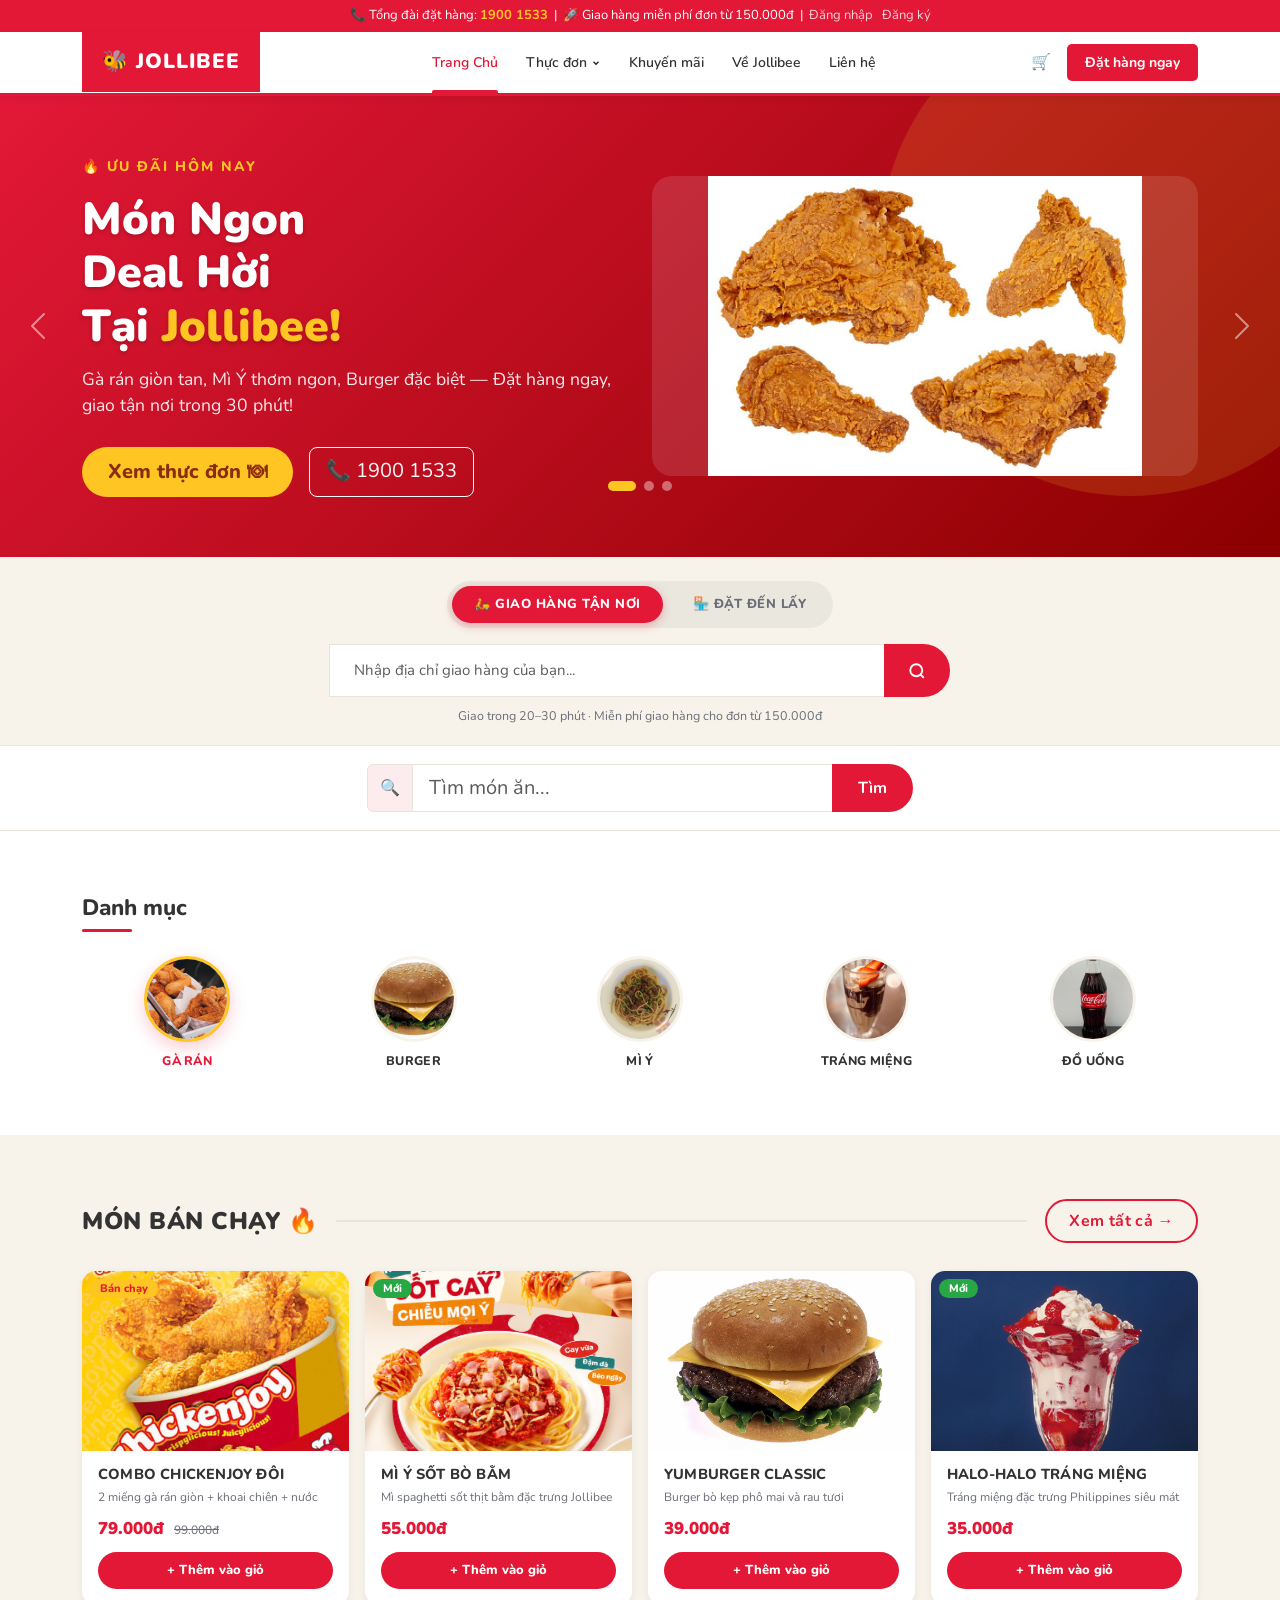
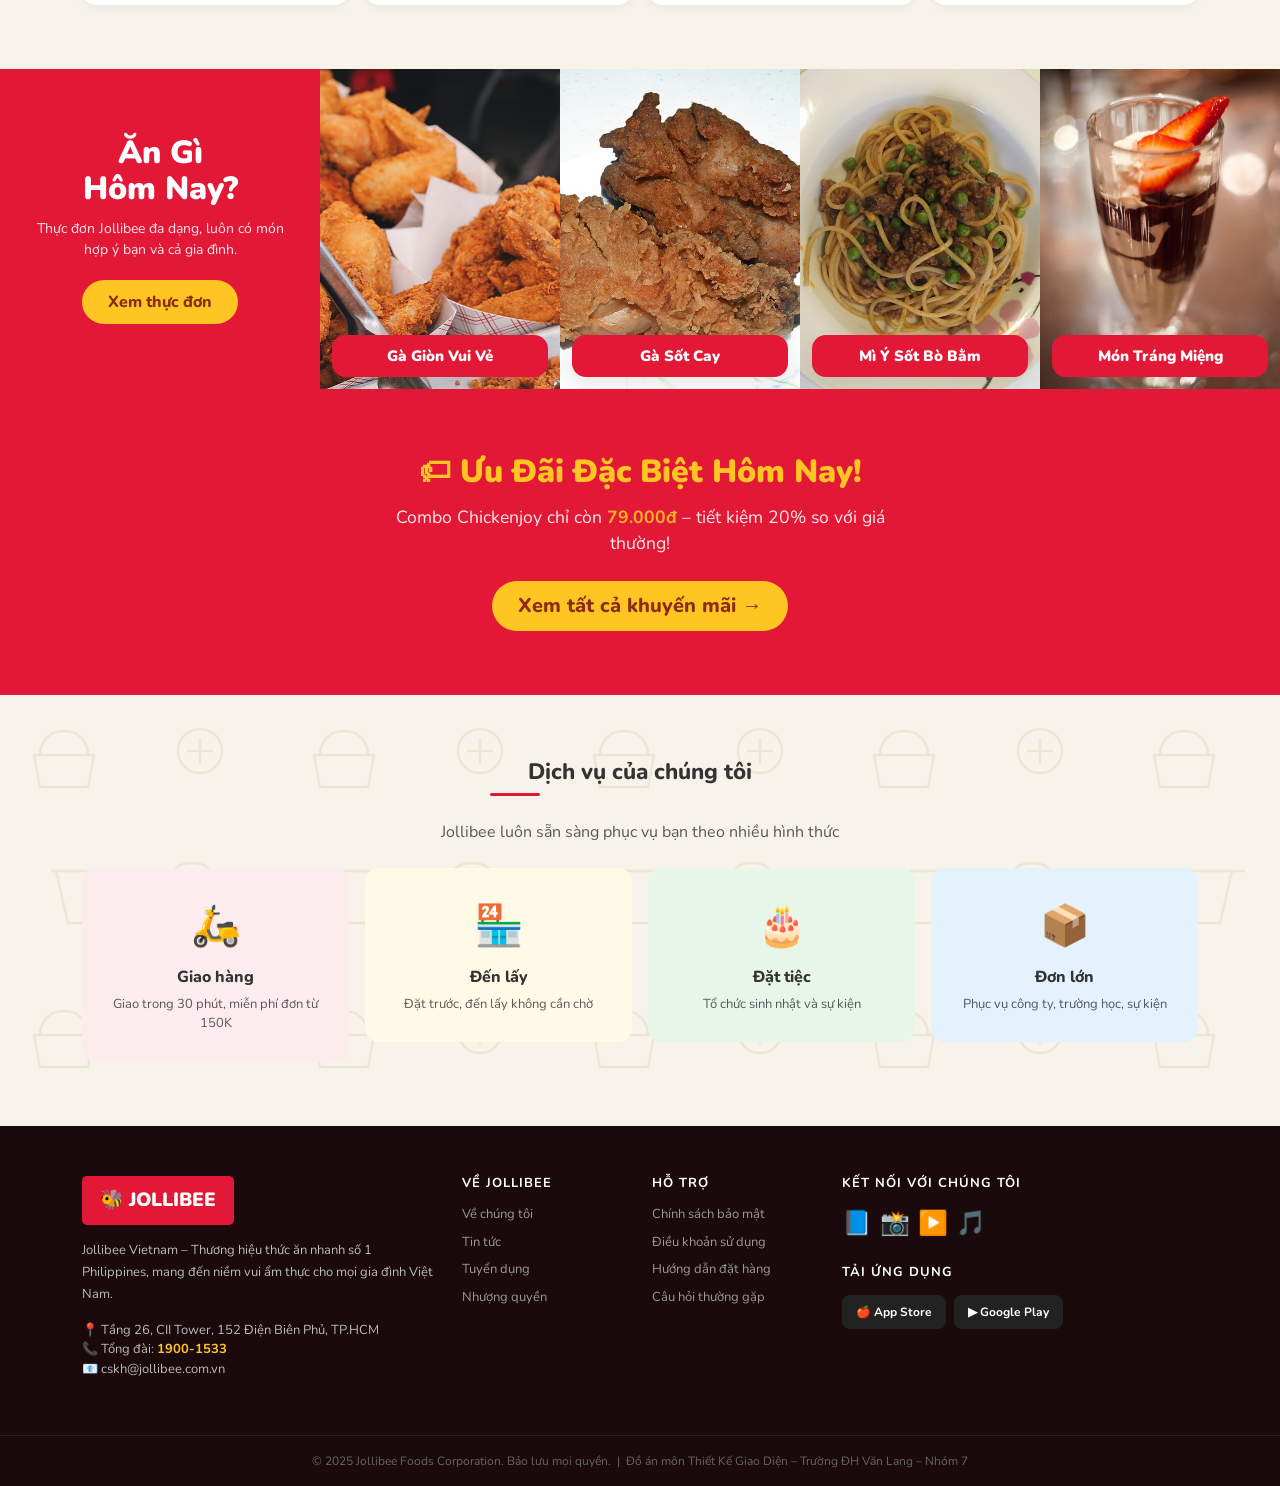
==== commit 7bf5d06e: "Clean up comments in index.html Removed unnecessary comments and improved code clarity." ====
--- a/index.html
+++ b/index.html
@@ -5,26 +5,18 @@
   <meta name="viewport" content="width=device-width, initial-scale=1.0">
   <title>Jollibee Vietnam – Trang Chủ</title>
 
-  <!-- Google Fonts -->
   <link href="https://fonts.googleapis.com/css2?family=Nunito:wght@400;600;700;800;900&display=swap" rel="stylesheet">
-  <!-- Bootstrap 5 CSS -->
   <link href="https://cdn.jsdelivr.net/npm/bootstrap@5.3.0/dist/css/bootstrap.min.css" rel="stylesheet">
-  <!-- CSS riêng -->
   <link rel="stylesheet" href="css/style.css">
 </head>
 <body>
 
-<!-- Navbar (chèn qua components.js) -->
 <div id="navbar"></div>
 
-<!-- ══════════════════════════════════════════════════════════
-     HERO BANNER – Bootstrap Carousel component
-     (dựa theo wireframe: Rectangle 3 + text banner + 3 dots)
-     ══════════════════════════════════════════════════════════ -->
+
 <section class="hero">
   <div id="heroCarousel" class="carousel slide" data-bs-ride="carousel">
 
-    <!-- Chỉ báo slide (thay cho .hero-dots tĩnh trước đây) -->
     <div class="carousel-indicators hero-dots">
       <button type="button" data-bs-target="#heroCarousel" data-bs-slide-to="0"
               class="active" aria-current="true" aria-label="Slide 1"></button>
@@ -36,7 +28,7 @@
 
     <div class="carousel-inner">
 
-      <!-- Slide 1: Gà rán -->
+
       <div class="carousel-item active">
         <div class="container">
           <div class="row align-items-center">
@@ -54,7 +46,6 @@
             </div>
             <div class="col-lg-6">
               <div class="hero-img-placeholder">
-                <!-- ẢNH: img/hero/hero-1.png · 900×700 · gà rán tách nền -->
                 <div class="img-slot">
                   <img src="img/hero/hero-1.png" alt="Combo Chickenjoy">
                   <span class="img-slot__hint"><span class="ph-icon">🍗</span>
@@ -66,7 +57,6 @@
         </div>
       </div>
 
-      <!-- Slide 2: Mì Ý sốt cay -->
       <div class="carousel-item">
         <div class="container">
           <div class="row align-items-center">
@@ -84,7 +74,6 @@
             </div>
             <div class="col-lg-6">
               <div class="hero-img-placeholder">
-                <!-- ẢNH: img/hero/hero-2.png · 900×700 · mì Ý tách nền -->
                 <div class="img-slot">
                   <img src="img/hero/hero-2.png" alt="Mì Ý sốt cay">
                   <span class="img-slot__hint"><span class="ph-icon">🍝</span>
@@ -96,7 +85,6 @@
         </div>
       </div>
 
-      <!-- Slide 3: Combo gia đình -->
       <div class="carousel-item">
         <div class="container">
           <div class="row align-items-center">
@@ -114,7 +102,6 @@
             </div>
             <div class="col-lg-6">
               <div class="hero-img-placeholder">
-                <!-- ẢNH: img/hero/hero-3.png · 900×700 · combo gia đình tách nền -->
                 <div class="img-slot">
                   <img src="img/hero/hero-3.png" alt="Combo gia đình 8 miếng">
                   <span class="img-slot__hint"><span class="ph-icon">🍱</span>
@@ -128,7 +115,7 @@
 
     </div>
 
-    <!-- Nút chuyển slide -->
+
     <button class="carousel-control-prev" type="button"
             data-bs-target="#heroCarousel" data-bs-slide="prev">
       <span class="carousel-control-prev-icon" aria-hidden="true"></span>
@@ -143,15 +130,10 @@
 </section>
 
 
-<!-- ══════════════════════════════════════════════════════════
-     CHỌN HÌNH THỨC NHẬN HÀNG + ĐỊA CHỈ
-     (DESIGN.md §1.2 – hỏi "giao hay lấy?" ngay từ trang chủ,
-      vì phí ship & món khả dụng phụ thuộc cửa hàng gần nhất)
-     ══════════════════════════════════════════════════════════ -->
 <section class="order-bar">
   <div class="container">
 
-    <!-- Cặp nút chuyển đổi -->
+
     <div class="text-center mb-3">
       <div class="mode-switch" role="group" aria-label="Hình thức nhận hàng">
         <button type="button" class="mode-btn active" data-mode="delivery">
@@ -163,7 +145,6 @@
       </div>
     </div>
 
-    <!-- Ô nhập địa chỉ / tìm cửa hàng -->
     <div class="address-bar">
       <div class="input-group">
         <label for="addr-input" class="visually-hidden">Địa chỉ giao hàng</label>
@@ -184,9 +165,6 @@
 </section>
 
 
-<!-- ══════════════════════════════════════════════════════════
-     TÌM MÓN
-     ══════════════════════════════════════════════════════════ -->
 <section style="background:white; padding:18px 0; border-bottom:1px solid var(--border);">
   <div class="container">
     <div class="row justify-content-center">
@@ -205,9 +183,7 @@
 </section>
 
 
-<!-- ══════════════════════════════════════════════════════════
-     DANH MỤC (dựa wireframe: 5 icon rectangle + label)
-     ══════════════════════════════════════════════════════════ -->
+
 <section class="section">
   <div class="container">
     <h2 class="section-title">Danh mục</h2>
@@ -218,7 +194,6 @@
         <a href="thucdon.html?cat=ga" class="text-decoration-none">
           <div class="cat-card active">
             <div class="cat-icon">
-              <!-- ẢNH: img/categories/ga.jpg · 400×400 · ảnh vuông món đại diện -->
               <div class="img-slot img-slot--sm">
                 <img src="img/categories/ga.jpg" alt="Gà rán">
                 <span class="img-slot__hint"><span class="ph-icon">🍗</span>
@@ -234,7 +209,6 @@
         <a href="thucdon.html?cat=burger" class="text-decoration-none">
           <div class="cat-card">
             <div class="cat-icon">
-              <!-- ẢNH: img/categories/burger.jpg · 400×400 · ảnh vuông món đại diện -->
               <div class="img-slot img-slot--sm">
                 <img src="img/categories/burger.jpg" alt="Burger">
                 <span class="img-slot__hint"><span class="ph-icon">🍔</span>
@@ -250,7 +224,6 @@
         <a href="thucdon.html?cat=mi" class="text-decoration-none">
           <div class="cat-card">
             <div class="cat-icon">
-              <!-- ẢNH: img/categories/mi.jpg · 400×400 · ảnh vuông món đại diện -->
               <div class="img-slot img-slot--sm">
                 <img src="img/categories/mi.jpg" alt="Mì Ý">
                 <span class="img-slot__hint"><span class="ph-icon">🍝</span>
@@ -266,7 +239,7 @@
         <a href="thucdon.html?cat=trangmiem" class="text-decoration-none">
           <div class="cat-card">
             <div class="cat-icon">
-              <!-- ẢNH: img/categories/trangmiem.jpg · 400×400 · ảnh vuông món đại diện -->
+
               <div class="img-slot img-slot--sm">
                 <img src="img/categories/trangmiem.jpg" alt="Tráng miệng">
                 <span class="img-slot__hint"><span class="ph-icon">🍦</span>
@@ -282,7 +255,7 @@
         <a href="thucdon.html?cat=uong" class="text-decoration-none">
           <div class="cat-card">
             <div class="cat-icon">
-              <!-- ẢNH: img/categories/uong.jpg · 400×400 · ảnh vuông món đại diện -->
+
               <div class="img-slot img-slot--sm">
                 <img src="img/categories/uong.jpg" alt="Đồ uống">
                 <span class="img-slot__hint"><span class="ph-icon">🥤</span>
@@ -299,9 +272,7 @@
 </section>
 
 
-<!-- ══════════════════════════════════════════════════════════
-     MÓN BÁN CHẠY (dựa wireframe: Group 1 + Rectangle 9 + price)
-     ══════════════════════════════════════════════════════════ -->
+
 <section class="section section-gray">
   <div class="container">
     <div class="section-heading">
@@ -311,11 +282,10 @@
 
     <div class="row g-3">
 
-      <!-- Sản phẩm 1 -->
+
       <div class="col-6 col-md-4 col-lg-3">
         <div class="product-card">
           <div class="product-img img-ph-ga">
-            <!-- ẢNH: img/products/combo-01.jpg · 800×800 -->
             <div class="img-slot">
               <img src="img/products/combo-01.jpg" alt="Combo Chickenjoy Đôi">
               <span class="img-slot__hint"><span class="ph-icon">🍗</span>
@@ -338,11 +308,10 @@
         </div>
       </div>
 
-      <!-- Sản phẩm 2 -->
       <div class="col-6 col-md-4 col-lg-3">
         <div class="product-card">
           <div class="product-img img-ph-mi">
-            <!-- ẢNH: img/products/mi-01.jpg · 800×800 -->
+  
             <div class="img-slot">
               <img src="img/products/mi-01.jpg" alt="Mì Ý Sốt Bò Bằm">
               <span class="img-slot__hint"><span class="ph-icon">🍝</span>
@@ -364,11 +333,11 @@
         </div>
       </div>
 
-      <!-- Sản phẩm 3 -->
+ 
       <div class="col-6 col-md-4 col-lg-3">
         <div class="product-card">
           <div class="product-img img-ph-burger">
-            <!-- ẢNH: img/products/burger-01.jpg · 800×800 -->
+      
             <div class="img-slot">
               <img src="img/products/burger-01.jpg" alt="Yumburger Classic">
               <span class="img-slot__hint"><span class="ph-icon">🍔</span>
@@ -390,11 +359,11 @@
         </div>
       </div>
 
-      <!-- Sản phẩm 4 -->
+
       <div class="col-6 col-md-4 col-lg-3">
         <div class="product-card">
           <div class="product-img img-ph-trangmiem">
-            <!-- ẢNH: img/products/tm-01.jpg · 800×800 -->
+     
             <div class="img-slot">
               <img src="img/products/tm-01.jpg" alt="Halo-Halo Tráng Miệng">
               <span class="img-slot__hint"><span class="ph-icon">🍦</span>
@@ -421,16 +390,12 @@
 </section>
 
 
-<!-- ══════════════════════════════════════════════════════════
-     DẢI ẢNH TRÀN VIỀN "ĂN GÌ HÔM NAY"
-     (DESIGN.md §4.1 – ảnh chạm sát mép màn hình, không gutter,
-      khối đỏ đặc bên trái chứa tiêu đề. Mẫu từ jollibee.com.vn)
-     ══════════════════════════════════════════════════════════ -->
+
 <section class="showcase">
   <div class="container-fluid px-0">
     <div class="row g-0">
 
-      <!-- Khối tiêu đề đỏ -->
+    
       <div class="col-lg-3">
         <div class="showcase-panel">
           <h2>Ăn Gì<br>Hôm Nay?</h2>
@@ -439,13 +404,13 @@
         </div>
       </div>
 
-      <!-- 4 ảnh danh mục tràn viền -->
+    
       <div class="col-lg-9">
         <div class="row g-0">
 
           <div class="col-6 col-md-3">
             <a href="thucdon.html?cat=ga" class="showcase-tile">
-              <!-- ẢNH: img/categories/showcase-ga.jpg · 600×800 (dọc 3:4) -->
+           
               <div class="img-slot">
                 <img src="img/categories/showcase-ga.jpg" alt="Gà giòn vui vẻ">
                 <span class="img-slot__hint"><span class="ph-icon">🍗</span>
@@ -457,7 +422,7 @@
 
           <div class="col-6 col-md-3">
             <a href="thucdon.html?cat=ga" class="showcase-tile">
-              <!-- ẢNH: img/categories/showcase-gasotcay.jpg · 600×800 -->
+          
               <div class="img-slot">
                 <img src="img/categories/showcase-gasotcay.jpg" alt="Gà sốt cay">
                 <span class="img-slot__hint"><span class="ph-icon">🌶️</span>
@@ -469,7 +434,7 @@
 
           <div class="col-6 col-md-3">
             <a href="thucdon.html?cat=mi" class="showcase-tile">
-              <!-- ẢNH: img/categories/showcase-mi.jpg · 600×800 -->
+       
               <div class="img-slot">
                 <img src="img/categories/showcase-mi.jpg" alt="Mì Ý sốt bò bằm">
                 <span class="img-slot__hint"><span class="ph-icon">🍝</span>
@@ -481,7 +446,7 @@
 
           <div class="col-6 col-md-3">
             <a href="thucdon.html?cat=trangmiem" class="showcase-tile">
-              <!-- ẢNH: img/categories/showcase-trangmiem.jpg · 600×800 -->
+            
               <div class="img-slot">
                 <img src="img/categories/showcase-trangmiem.jpg" alt="Món tráng miệng">
                 <span class="img-slot__hint"><span class="ph-icon">🍦</span>
@@ -498,9 +463,7 @@
 </section>
 
 
-<!-- ══════════════════════════════════════════════════════════
-     BANNER KHUYẾN MÃI
-     ══════════════════════════════════════════════════════════ -->
+
 <section class="section section-red">
   <div class="container text-center">
     <h2 style="font-size:2rem; font-weight:900; color:var(--yellow);">
@@ -517,9 +480,7 @@
 </section>
 
 
-<!-- ══════════════════════════════════════════════════════════
-     DỊCH VỤ
-     ══════════════════════════════════════════════════════════ -->
+
 <section class="section section-pattern">
   <div class="container">
     <h2 class="section-title text-center mx-auto" style="max-width:300px;">Dịch vụ của chúng tôi</h2>
@@ -568,7 +529,7 @@
 <div id="footer"></div>
 
 
-<!-- ── SCRIPTS ──────────────────────────────────────────── -->
+<!-- ── SCRIPTS-->
 <!-- Bootstrap JS -->
 <script src="https://cdn.jsdelivr.net/npm/bootstrap@5.3.0/dist/js/bootstrap.bundle.min.js"></script>
 <!-- Components (navbar + footer) -->
@@ -590,7 +551,7 @@
     if (e.key === 'Enter') searchMenu();
   });
 
-  // ── Chuyển đổi Giao hàng / Đến lấy ────────────────────────
+  // Chuyển đổi Giao hàng / Đến lấy
   const addrInput = document.getElementById('addr-input');
   const addrNote  = document.getElementById('addr-note');
 
